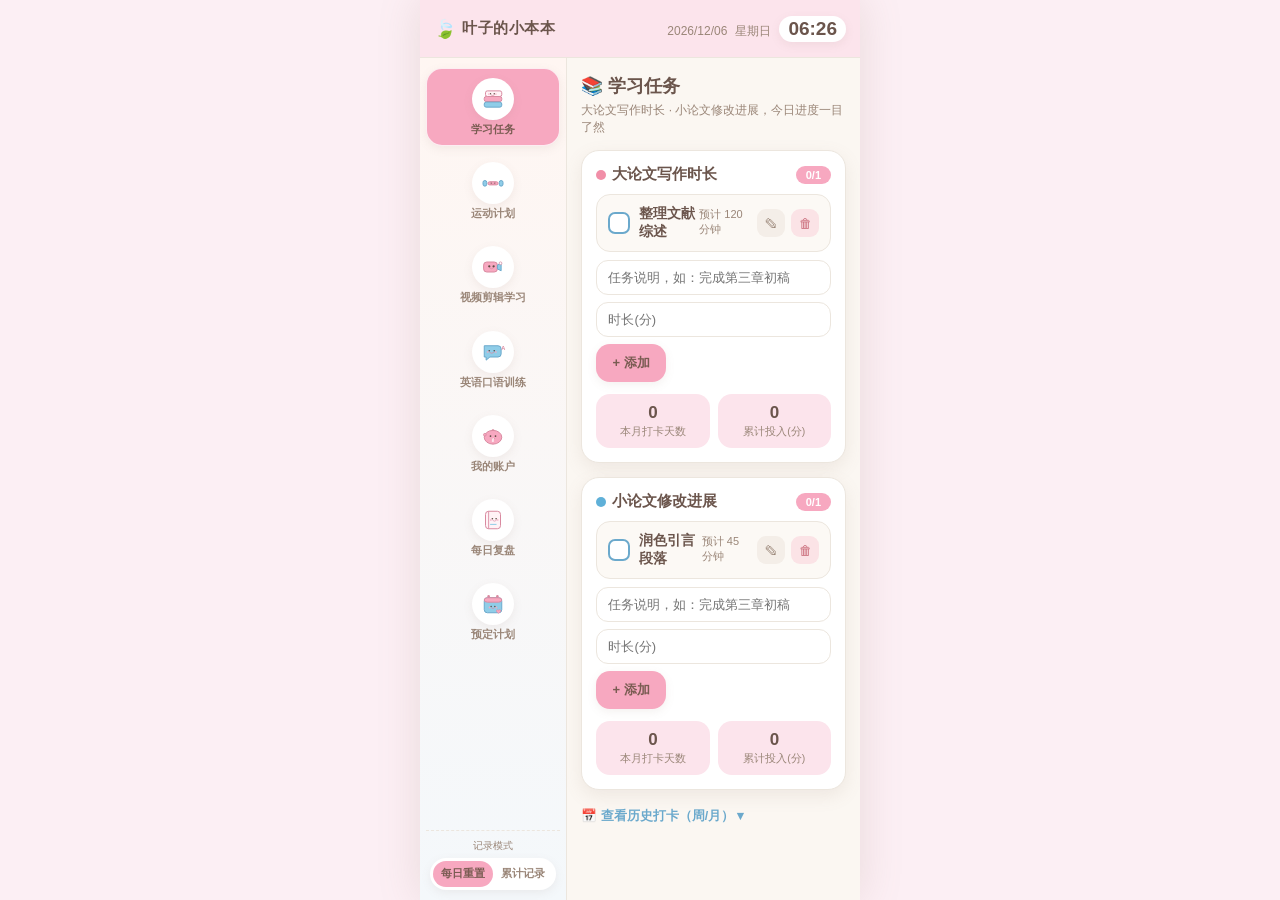
==== leaf-notebook.html @ 4d77258d "部署叶子的小本本到 GitHub Pages" ====
<!DOCTYPE html>
<html lang="zh-CN">
<head>
  <meta charset="UTF-8" />
  <meta name="viewport" content="width=device-width, initial-scale=1.0, maximum-scale=1.0, user-scalable=no, viewport-fit=cover" />
  <meta name="theme-color" content="#F7A8C0" />
  <title>叶子的小本本</title>
  <style>
/* ============ 叶子的小本本 · 马卡龙柔雾视觉系统 ============ */
:root{
  --pink:        #F7A8C0;   /* 可爱粉 */
  --pink-deep:   #F18FA8;
  --pink-line:   #D98AA0;
  --pink-soft:   #FCE4EC;   /* 浅粉底 */
  --blue:        #8FCDE8;   /* 可爱蓝 */
  --blue-deep:   #5FB0D8;
  --blue-line:   #6BA9CC;
  --blue-soft:   #E6F3FB;   /* 浅蓝底 */
  --cream:       #FBF7F2;   /* 米白色背景 */
  --cream-card:  #FFFFFF;
  --gray-line:   #ECE6DE;   /* 浅灰分割线 */
  --ink:         #6B554C;   /* 深灰棕色文字 */
  --ink-soft:    #9A8678;
  --grad:        var(--pink);
  --grad-soft:   var(--pink-soft);
  --shadow:      0 6px 18px rgba(150,120,110,.12);
  --shadow-sm:   0 3px 10px rgba(150,120,110,.10);
  --radius:      18px;
  --radius-sm:   12px;
  font-size: 15px;
}

*{ box-sizing:border-box; -webkit-tap-highlight-color:transparent; }
html,body{ margin:0; padding:0; height:100%; }
body{
  font-family:"PingFang SC","Hiragino Sans GB","Microsoft YaHei","Comic Sans MS",-apple-system,sans-serif;
  background: #FCEFF4;
  color:var(--ink);
  display:flex; justify-content:center;
}

/* 手机外框（桌面预览时居中像一台手机） */
.phone{
  width:100%; max-width:440px; height:100vh; min-height:100vh;
  background:var(--cream);
  display:flex; flex-direction:column;
  box-shadow:0 0 40px rgba(150,120,110,.18);
  position:relative; overflow:hidden;
}

/* ===== 顶部常驻栏 ===== */
.topbar{
  flex:0 0 auto; height:58px;
  display:flex; align-items:center; justify-content:space-between;
  padding:0 14px;
  background:var(--grad-soft);
  border-bottom:1px solid var(--gray-line);
  position:relative; z-index:30;
}
.brand{ display:flex; align-items:center; gap:6px; }
.brand-leaf{ font-size:18px; }
.brand-name{ font-weight:800; font-size:15px; letter-spacing:.5px; color:var(--ink); }
.clock{ display:flex; align-items:baseline; gap:8px; }
.clock-date{ font-size:12px; color:var(--ink-soft); }
.clock-week{ font-size:12px; color:var(--ink-soft); }
.clock-time{
  font-size:19px; font-weight:800; color:var(--ink);
  font-variant-numeric:tabular-nums;
  background:#fff; padding:2px 9px; border-radius:20px;
  box-shadow:var(--shadow-sm);
}

/* ===== 主体双栏 ===== */
.body{ flex:1 1 auto; display:flex; min-height:0; }

/* 左侧导航 1/3 */
.sidebar{
  width:33.5%; flex:0 0 33.5%;
  background:linear-gradient(180deg,#FFF6F2 0%, #F4F8FB 100%);
  border-right:1px solid var(--gray-line);
  display:flex; flex-direction:column;
  padding:10px 6px 8px;
}
.nav-list{ list-style:none; margin:0; padding:0; flex:1 1 auto; display:flex; flex-direction:column; gap:6px; }
.nav-item{
  display:flex; flex-direction:column; align-items:center; justify-content:center;
  gap:3px; padding:9px 2px; border-radius:16px;
  cursor:pointer; transition:.18s; text-align:center;
  border:1px solid transparent;
}
.nav-item:active{ transform:scale(.96); }
.nav-ico{
  width:42px; height:42px; border-radius:50%;
  display:flex; align-items:center; justify-content:center;
  background:#fff; box-shadow:var(--shadow-sm);
}
.nav-label{ font-size:11px; font-weight:700; color:var(--ink-soft); line-height:1.2; }
.nav-item.active{
  background:var(--grad);
  border-color:rgba(255,255,255,.8);
  box-shadow:var(--shadow-sm);
}
.nav-item.active .nav-label{ color:#7a5c52; }
.nav-item.active .nav-ico{ background:#fff; }

/* 模式切换 */
.mode-switch{ margin-top:8px; padding:8px 4px 2px; border-top:1px dashed var(--gray-line); }
.mode-title{ font-size:10px; color:var(--ink-soft); text-align:center; margin-bottom:5px; }
.mode-toggle{ display:flex; background:#fff; border-radius:20px; padding:3px; box-shadow:var(--shadow-sm); }
.mode-opt{
  flex:1; border:none; background:transparent; cursor:pointer;
  font-size:10.5px; font-weight:700; color:var(--ink-soft);
  padding:6px 2px; border-radius:16px; transition:.18s; font-family:inherit;
}
.mode-opt.active{ background:var(--grad); color:#7a5c52; }

/* ===== 右侧内容区 ===== */
.content{
  flex:1 1 auto; min-width:0;
  padding:14px 14px 28px;
  overflow-y:auto; -webkit-overflow-scrolling:touch;
  background:var(--cream);
}
.module-title{ font-size:18px; font-weight:800; margin:2px 0 4px; }
.module-sub{ font-size:12px; color:var(--ink-soft); margin:0 0 14px; }

/* 卡片 */
.card{
  background:var(--cream-card); border-radius:var(--radius);
  padding:14px; margin-bottom:14px; box-shadow:var(--shadow);
  border:1px solid var(--gray-line);
}
.card-h{ display:flex; align-items:center; justify-content:space-between; margin-bottom:10px; }
.card-h .t{ font-weight:800; font-size:15px; display:flex; align-items:center; gap:6px; }
.card-h .t .dot{ width:10px; height:10px; border-radius:50%; }
.dot-pink{ background:var(--pink-deep); }
.dot-blue{ background:var(--blue-deep); }

/* 进度 / 统计条 */
.rate-pill{
  font-size:11px; font-weight:800; color:#fff;
  background:var(--grad); padding:3px 10px; border-radius:20px;
}
.progress{ height:9px; background:#F1ECE6; border-radius:20px; overflow:hidden; margin:8px 0; }
.progress > i{ display:block; height:100%; background:var(--grad); border-radius:20px; transition:.4s; }
.stat-row{ display:flex; gap:8px; flex-wrap:wrap; }
.stat-chip{
  flex:1 1 30%; min-width:78px; background:var(--grad-soft);
  border-radius:14px; padding:9px 8px; text-align:center;
}
.stat-chip .n{ font-size:17px; font-weight:800; color:var(--ink); }
.stat-chip .l{ font-size:10.5px; color:var(--ink-soft); margin-top:2px; }

/* 任务条目 */
.item{
  display:flex; align-items:center; gap:9px;
  padding:10px 11px; border-radius:14px;
  background:#FCF9F5; border:1px solid var(--gray-line);
  margin-bottom:8px; transition:.15s;
}
.item:active{ transform:scale(.99); }
.item .check{
  width:22px; height:22px; flex:0 0 22px; border-radius:7px;
  border:2px solid var(--blue-line); background:#fff;
  display:flex; align-items:center; justify-content:center; cursor:pointer;
  transition:.15s;
}
.item.done .check{ background:var(--grad); border-color:transparent; }
.item .check svg{ width:13px; height:13px; opacity:0; transition:.15s; }
.item.done .check svg{ opacity:1; }
.item .body{ flex:1 1 auto; min-width:0; }
.item .name{ font-weight:700; font-size:14px; word-break:break-word; }
.item.done .name{ text-decoration:line-through; color:var(--ink-soft); }
.item .meta{ font-size:11px; color:var(--ink-soft); margin-top:2px; }
.item.done .meta{ text-decoration:line-through; opacity:.7; }
.item .ops{ display:flex; gap:6px; flex:0 0 auto; }
.icon-btn{
  border:none; background:#F4EEE8; color:var(--ink-soft);
  width:28px; height:28px; border-radius:9px; cursor:pointer; font-size:13px;
  display:flex; align-items:center; justify-content:center; transition:.15s;
}
.icon-btn:active{ transform:scale(.9); }
.icon-btn.danger{ background:#FBE3E6; color:#C96A78; }

/* 添加表单 */
.add-form{ display:flex; gap:7px; flex-wrap:wrap; margin-top:6px; }
.add-form input, .add-form select, .add-form textarea{
  font-family:inherit; font-size:13px; color:var(--ink);
  border:1.5px solid var(--gray-line); border-radius:12px;
  padding:9px 11px; background:#fff; outline:none; transition:.15s;
}
.add-form input:focus, .add-form select:focus, .add-form textarea:focus{
  border-color:var(--blue-deep); box-shadow:0 0 0 3px rgba(159,207,227,.25);
}
.add-form .f-name{ flex:1 1 100%; }
.add-form .f-num{ flex:1 1 40%; }
.add-form .f-sel{ flex:1 1 40%; }
.btn{
  border:none; cursor:pointer; font-family:inherit; font-weight:800;
  border-radius:14px; padding:10px 16px; font-size:13px; transition:.15s;
  background:var(--grad); color:#7a5c52; box-shadow:var(--shadow-sm);
}
.btn:active{ transform:scale(.96); }
.btn.ghost{ background:#fff; color:var(--ink-soft); border:1.5px solid var(--gray-line); box-shadow:none; }
.btn.block{ width:100%; }

/* 标签筛选 */
.tags{ display:flex; gap:7px; flex-wrap:wrap; margin-bottom:12px; }
.tag{
  font-size:12px; font-weight:700; padding:6px 13px; border-radius:20px;
  background:#fff; color:var(--ink-soft); border:1.5px solid var(--gray-line); cursor:pointer; transition:.15s;
}
.tag.active{ background:var(--blue-deep); color:#fff; border-color:transparent; }

/* 视频卡片 */
.video-card{
  display:flex; gap:11px; background:#FCF9F5; border:1px solid var(--gray-line);
  border-radius:14px; padding:10px; margin-bottom:10px; align-items:stretch;
}
.thumb{
  width:84px; flex:0 0 84px; border-radius:11px; position:relative; overflow:hidden;
  display:flex; align-items:center; justify-content:center; color:#fff; font-size:26px;
}
.thumb .play{ position:absolute; right:6px; bottom:6px; background:rgba(0,0,0,.35); border-radius:50%; width:22px; height:22px; display:flex; align-items:center; justify-content:center; font-size:10px; }
.video-card .v-body{ flex:1 1 auto; min-width:0; display:flex; flex-direction:column; }
.video-card .v-title{ font-weight:800; font-size:13.5px; line-height:1.3; }
.video-card .v-tag{ font-size:10.5px; color:var(--blue-line); margin-top:3px; }
.video-card .v-foot{ margin-top:auto; display:flex; align-items:center; justify-content:space-between; }
.heat{ font-size:11px; color:var(--ink-soft); }
.learn-badge{
  font-size:11px; font-weight:800; color:#7a5c52; background:var(--grad);
  padding:4px 10px; border-radius:20px; cursor:pointer; border:none;
}
.learn-badge.on{ background:#E7DEDD; color:var(--ink-soft); }

/* 口语 */
.dialogue{ background:var(--blue-soft); border-radius:14px; padding:12px; margin-bottom:12px; }
.dialogue .scene{ font-size:11px; font-weight:800; color:var(--blue-line); margin-bottom:6px; }
.line{ padding:7px 0; border-bottom:1px dashed var(--gray-line); }
.line:last-child{ border-bottom:none; }
.line .en{ font-weight:700; font-size:14px; }
.line .cn{ font-size:12px; color:var(--ink-soft); margin-top:2px; }
.vocab{ background:#fff; border-radius:12px; padding:10px 12px; margin-top:8px; font-size:12px; }
.vocab b{ color:var(--pink-line); }
.scores{ display:flex; gap:8px; flex-wrap:wrap; margin:12px 0; }
.score-box{ flex:1 1 28%; min-width:80px; background:#fff; border:1.5px solid var(--gray-line); border-radius:14px; padding:9px; text-align:center; }
.score-box .sl{ font-size:11px; color:var(--ink-soft); }
.score-box input{ width:54px; text-align:center; font-size:18px; font-weight:800; border:none; border-bottom:2px dashed var(--blue-line); background:transparent; color:var(--ink); outline:none; }

/* 账户 */
.amount-big{ font-size:26px; font-weight:800; color:var(--ink); }
.amount-big small{ font-size:14px; font-weight:700; }
.seg{ display:flex; gap:6px; margin:8px 0 12px; flex-wrap:wrap; }
.seg button{
  flex:1 1 auto; min-width:54px; border:1.5px solid var(--gray-line); background:#fff;
  border-radius:12px; padding:8px 4px; font-size:12px; font-weight:700; color:var(--ink-soft); cursor:pointer; font-family:inherit; transition:.15s;
}
.seg button.active{ background:var(--grad); color:#7a5c52; border-color:transparent; }
.cat-pick{ display:flex; gap:6px; flex-wrap:wrap; }
.cat{
  flex:1 1 22%; min-width:62px; text-align:center; padding:9px 4px; border-radius:12px;
  border:1.5px solid var(--gray-line); background:#fff; cursor:pointer; font-size:12px; font-weight:700; color:var(--ink-soft); transition:.15s;
}
.cat.active{ color:#7a5c52; border-color:transparent; }
.cat.c1.active{ background:#FADADD; } .cat.c2.active{ background:#CDE7F0; }
.cat.c3.active{ background:#FCEFD6; } .cat.c4.active{ background:#DDEFD8; }
.donut-wrap{ display:flex; align-items:center; gap:14px; margin-top:8px; }
.donut{ width:96px; height:96px; border-radius:50%; flex:0 0 96px; position:relative; }
.donut::after{ content:""; position:absolute; inset:22px; background:#fff; border-radius:50%; }
.legend{ flex:1 1 auto; display:flex; flex-direction:column; gap:5px; font-size:12px; }
.legend .lg{ display:flex; align-items:center; gap:6px; }
.legend .sw{ width:11px; height:11px; border-radius:4px; }
.legend .lv{ margin-left:auto; font-weight:800; color:var(--ink); }

/* 复盘 */
.mood-row{ display:flex; gap:8px; flex-wrap:wrap; margin-bottom:10px; }
.mood{
  display:flex; flex-direction:column; align-items:center; gap:3px;
  padding:9px 6px; border-radius:14px; border:1.5px solid var(--gray-line);
  background:#fff; cursor:pointer; width:60px; transition:.15s; font-size:11px; color:var(--ink-soft);
}
.mood .em{ font-size:22px; }
.mood.active{ background:var(--grad); color:#7a5c52; border-color:transparent; }
.sync-list .item{ background:#FCF9F5; }
.history-day{ font-size:12px; font-weight:800; color:var(--ink-soft); margin:12px 0 6px; }
textarea.note{ width:100%; min-height:74px; resize:vertical; }

/* 空状态 */
.empty{ text-align:center; color:var(--ink-soft); font-size:13px; padding:22px 10px; }
.empty .em{ font-size:30px; display:block; margin-bottom:6px; }

/* 历史面板（抽屉式折叠） */
.history-panel{ display:none; margin-top:6px; }
.history-panel.open{ display:block; }

/* 全局今日提醒横幅 */
.reminder-banner{
  background:var(--pink); color:#fff; border-radius:16px;
  padding:11px 14px; margin-bottom:14px; font-weight:800; font-size:13.5px;
  box-shadow:var(--shadow-sm); display:flex; align-items:center; gap:6px;
  animation:pop .3s ease;
}
.reminder-banner .bell{ font-size:17px; }
@keyframes pop{ from{ transform:scale(.96); opacity:.6 } to{ transform:scale(1); opacity:1 } }
.link-btn{ background:none; border:none; color:var(--blue-line); font-weight:700; font-size:12.5px; cursor:pointer; font-family:inherit; padding:4px 0; }

/* 提示气泡 */
.toast{
  position:fixed; left:50%; bottom:80px; transform:translateX(-50%) translateY(10px);
  background:rgba(107,85,76,.92); color:#fff; padding:9px 18px; border-radius:20px;
  font-size:13px; font-weight:700; opacity:0; pointer-events:none; transition:.25s; z-index:99;
}
.toast.show{ opacity:1; transform:translateX(-50%) translateY(0); }

/* 滚动条美化 */
.content::-webkit-scrollbar{ width:6px; }
.content::-webkit-scrollbar-thumb{ background:#E2D8CE; border-radius:6px; }

/* 小屏自适应：导航标签更紧凑 */
@media (max-width:360px){
  .nav-label{ font-size:10px; }
  .nav-ico{ width:38px; height:38px; }
  .clock-date{ display:none; }
}

</style>
<meta name="apple-mobile-web-app-capable" content="yes">
<meta name="mobile-web-app-capable" content="yes">
<meta name="apple-mobile-web-app-status-bar-style" content="default">
<meta name="apple-mobile-web-app-title" content="叶子的小本本">
<link rel="manifest" href="data:application/manifest+json,%7B%22name%22%3A%22%E5%8F%B6%E5%AD%90%E7%9A%84%E5%B0%8F%E6%9C%AC%E6%9C%AC%22%2C%22short_name%22%3A%22%E5%8F%B6%E5%AD%90%E6%9C%AC%E6%9C%AC%22%2C%22display%22%3A%22standalone%22%2C%22orientation%22%3A%22portrait%22%2C%22background_color%22%3A%22%23FBF7F2%22%2C%22theme_color%22%3A%22%23F7A8C0%22%2C%22start_url%22%3A%22.%22%2C%22icons%22%3A%5B%7B%22src%22%3A%22data%3Aimage%2Fsvg%2Bxml%2C%253Csvg%2520xmlns%253D'http%253A%252F%252Fwww.w3.org%252F2000%252Fsvg'%2520width%253D'512'%2520height%253D'512'%253E%253Cdefs%253E%253ClinearGradient%2520id%253D'g'%2520x1%253D'0'%2520y1%253D'0'%2520x2%253D'1'%2520y2%253D'1'%253E%253Cstop%2520offset%253D'0'%2520stop-color%253D'%2523F7A8C0'%252F%253E%253Cstop%2520offset%253D'1'%2520stop-color%253D'%25238FCDE8'%252F%253E%253C%252FlinearGradient%253E%253C%252Fdefs%253E%253Crect%2520width%253D'512'%2520height%253D'512'%2520rx%253D'112'%2520fill%253D'url(%2523g)'%252F%253E%253Ctext%2520x%253D'256'%2520y%253D'340'%2520font-size%253D'300'%2520text-anchor%253D'middle'%253E%25F0%259F%258D%2583%253C%252Ftext%253E%253C%252Fsvg%253E%22%2C%22sizes%22%3A%22512x512%22%2C%22type%22%3A%22image%2Fsvg%2Bxml%22%2C%22purpose%22%3A%22any%22%7D%5D%7D">
<link rel="apple-touch-icon" href="data:image/svg+xml,%3Csvg%20xmlns%3D'http%3A%2F%2Fwww.w3.org%2F2000%2Fsvg'%20width%3D'512'%20height%3D'512'%3E%3Cdefs%3E%3ClinearGradient%20id%3D'g'%20x1%3D'0'%20y1%3D'0'%20x2%3D'1'%20y2%3D'1'%3E%3Cstop%20offset%3D'0'%20stop-color%3D'%23F7A8C0'%2F%3E%3Cstop%20offset%3D'1'%20stop-color%3D'%238FCDE8'%2F%3E%3C%2FlinearGradient%3E%3C%2Fdefs%3E%3Crect%20width%3D'512'%20height%3D'512'%20rx%3D'112'%20fill%3D'url(%23g)'%2F%3E%3Ctext%20x%3D'256'%20y%3D'340'%20font-size%3D'300'%20text-anchor%3D'middle'%3E%F0%9F%8D%83%3C%2Ftext%3E%3C%2Fsvg%3E">
</head>
<body>
  <div class="phone">
    <!-- 顶部常驻栏：日期 / 星期 / 时间 -->
    <header class="topbar" id="topbar">
      <div class="brand">
        <span class="brand-leaf">🍃</span>
        <span class="brand-name">叶子的小本本</span>
      </div>
      <div class="clock" id="clock">
        <span class="clock-date" id="clockDate">----/--/--</span>
        <span class="clock-week" id="clockWeek">星期-</span>
        <span class="clock-time" id="clockTime">--:--</span>
      </div>
    </header>

    <div class="body">
      <!-- 左侧导航 -->
      <nav class="sidebar" id="sidebar">
        <ul class="nav-list" id="navList">
          <li class="nav-item" data-nav="learning">
            <span class="nav-ico" aria-hidden="true">
              <svg viewBox="0 0 48 48" width="30" height="30">
                <rect x="10" y="20" width="28" height="8" rx="3" fill="#F7A8C0" stroke="#D98AA0" stroke-width="1.6"/>
                <rect x="10" y="29" width="28" height="8" rx="3" fill="#8FCDE8" stroke="#6BA9CC" stroke-width="1.6"/>
                <rect x="12" y="11" width="26" height="9" rx="3" fill="#FFF3F6" stroke="#D98AA0" stroke-width="1.6"/>
                <circle cx="20" cy="15.5" r="1.1" fill="#5C4A42"/><circle cx="26" cy="15.5" r="1.1" fill="#5C4A42"/>
                <path d="M21 17.6q2.5 2 5 0" stroke="#D98AA0" stroke-width="1.2" fill="none" stroke-linecap="round"/>
                <circle cx="17.4" cy="16" r="1.4" fill="#F7A8C0" opacity=".7"/><circle cx="28.6" cy="16" r="1.4" fill="#F7A8C0" opacity=".7"/>
              </svg>
            </span>
            <span class="nav-label">学习任务</span>
          </li>
          <li class="nav-item" data-nav="exercise">
            <span class="nav-ico" aria-hidden="true">
              <svg viewBox="0 0 48 48" width="30" height="30">
                <rect x="8" y="20" width="6" height="9" rx="3" fill="#8FCDE8" stroke="#6BA9CC" stroke-width="1.6"/>
                <rect x="34" y="20" width="6" height="9" rx="3" fill="#8FCDE8" stroke="#6BA9CC" stroke-width="1.6"/>
                <rect x="16" y="22" width="16" height="5" rx="2.5" fill="#F7A8C0" stroke="#D98AA0" stroke-width="1.6"/>
                <circle cx="21" cy="24.3" r="1" fill="#5C4A42"/><circle cx="27" cy="24.3" r="1" fill="#5C4A42"/>
                <path d="M22.5 25.6q1.5 1.2 3 0" stroke="#D98AA0" stroke-width="1" fill="none" stroke-linecap="round"/>
                <circle cx="19" cy="24.7" r="1.3" fill="#F7A8C0" opacity=".7"/><circle cx="29" cy="24.7" r="1.3" fill="#F7A8C0" opacity=".7"/>
              </svg>
            </span>
            <span class="nav-label">运动计划</span>
          </li>
          <li class="nav-item" data-nav="video">
            <span class="nav-ico" aria-hidden="true">
              <svg viewBox="0 0 48 48" width="30" height="30">
                <rect x="9" y="16" width="22" height="16" rx="5" fill="#F7A8C0" stroke="#D98AA0" stroke-width="1.6"/>
                <path d="M31 21l6-3v12l-6-3z" fill="#8FCDE8" stroke="#6BA9CC" stroke-width="1.6" stroke-linejoin="round"/>
                <circle cx="18" cy="23" r="1.8" fill="#5C4A42"/><circle cx="25" cy="23" r="1.8" fill="#5C4A42"/>
                <path d="M19 26q2.5 2 5 0" stroke="#D98AA0" stroke-width="1.1" fill="none" stroke-linecap="round"/>
                <circle cx="15.5" cy="25" r="1.6" fill="#F7A8C0" opacity=".8"/><circle cx="27.5" cy="25" r="1.6" fill="#F7A8C0" opacity=".8"/>
                <circle cx="36" cy="18" r="2.2" fill="#fff" stroke="#D98AA0" stroke-width="1.2"/>
              </svg>
            </span>
            <span class="nav-label">视频剪辑学习</span>
          </li>
          <li class="nav-item" data-nav="english">
            <span class="nav-ico" aria-hidden="true">
              <svg viewBox="0 0 48 48" width="30" height="30">
                <path d="M10 14h22a5 5 0 0 1 5 5v8a5 5 0 0 1-5 5H19l-6 5v-5h-3z" fill="#8FCDE8" stroke="#6BA9CC" stroke-width="1.6" stroke-linejoin="round"/>
                <circle cx="18" cy="22" r="1.3" fill="#5C4A42"/><circle cx="26" cy="22" r="1.3" fill="#5C4A42"/>
                <path d="M19 25q3 2.5 6 0" stroke="#D98AA0" stroke-width="1.2" fill="none" stroke-linecap="round"/>
                <circle cx="15.5" cy="24" r="1.6" fill="#F7A8C0" opacity=".7"/><circle cx="28.5" cy="24" r="1.6" fill="#F7A8C0" opacity=".7"/>
                <text x="37" y="20" font-size="9" font-weight="800" fill="#D98AA0">A</text>
              </svg>
            </span>
            <span class="nav-label">英语口语训练</span>
          </li>
          <li class="nav-item" data-nav="account">
            <span class="nav-ico" aria-hidden="true">
              <svg viewBox="0 0 48 48" width="30" height="30">
                <ellipse cx="24" cy="26" rx="14" ry="11" fill="#F7A8C0" stroke="#D98AA0" stroke-width="1.6"/>
                <circle cx="11" cy="22" r="2.2" fill="#F7A8C0" stroke="#D98AA0" stroke-width="1.3"/>
                <circle cx="20" cy="24" r="1.4" fill="#5C4A42"/><circle cx="28" cy="24" r="1.4" fill="#5C4A42"/>
                <path d="M21 28q3 2.5 6 0" stroke="#D98AA0" stroke-width="1.2" fill="none" stroke-linecap="round"/>
                <circle cx="16" cy="27" r="2" fill="#F7A8C0" opacity=".85"/><circle cx="32" cy="27" r="2" fill="#F7A8C0" opacity=".85"/>
                <rect x="22" y="13" width="4" height="3" rx="1.5" fill="#D98AA0"/>
                <text x="24" y="33" font-size="8" font-weight="800" fill="#fff" text-anchor="middle">¥</text>
              </svg>
            </span>
            <span class="nav-label">我的账户</span>
          </li>
          <li class="nav-item" data-nav="review">
            <span class="nav-ico" aria-hidden="true">
              <svg viewBox="0 0 48 48" width="30" height="30">
                <rect x="12" y="10" width="24" height="28" rx="5" fill="#FFF3F6" stroke="#D98AA0" stroke-width="1.6"/>
                <path d="M17 10v28" stroke="#D98AA0" stroke-width="1.4"/>
                <circle cx="23" cy="22" r="1.3" fill="#5C4A42"/><circle cx="29" cy="22" r="1.3" fill="#5C4A42"/>
                <path d="M24 25q2.5 2 5 0" stroke="#D98AA0" stroke-width="1.1" fill="none" stroke-linecap="round"/>
                <circle cx="20.5" cy="24" r="1.5" fill="#F7A8C0" opacity=".7"/><circle cx="31.5" cy="24" r="1.5" fill="#F7A8C0" opacity=".7"/>
                <path d="M20 31h9" stroke="#8FCDE8" stroke-width="1.6" stroke-linecap="round"/>
              </svg>
            </span>
            <span class="nav-label">每日复盘</span>
          </li>
          <li class="nav-item" data-nav="plans">
            <span class="nav-ico" aria-hidden="true">
              <svg viewBox="0 0 48 48" width="30" height="30">
                <rect x="10" y="14" width="28" height="24" rx="5" fill="#8FCDE8" stroke="#6BA9CC" stroke-width="1.6"/>
                <rect x="10" y="14" width="28" height="7" rx="5" fill="#F7A8C0" stroke="#D98AA0" stroke-width="1.6"/>
                <circle cx="17" cy="11.5" r="2" fill="#D98AA0"/><circle cx="31" cy="11.5" r="2" fill="#D98AA0"/>
                <circle cx="21" cy="28" r="1.2" fill="#5C4A42"/><circle cx="27" cy="28" r="1.2" fill="#5C4A42"/>
                <path d="M22 30.5q2.5 2 4 0" stroke="#D98AA0" stroke-width="1.1" fill="none" stroke-linecap="round"/>
                <circle cx="18.5" cy="29.5" r="1.5" fill="#F7A8C0" opacity=".85"/><circle cx="29.5" cy="29.5" r="1.5" fill="#F7A8C0" opacity=".85"/>
                <path d="M33 34c-1.2-1.8-3.6-.6-3.6 1.2 0 1.8 3.6 3.6 3.6 3.6s3.6-1.8 3.6-3.6c0-1.8-2.4-3-3.6-1.2z" fill="#F7A8C0" stroke="#D98AA0" stroke-width="1"/>
              </svg>
            </span>
            <span class="nav-label">预定计划</span>
          </li>
        </ul>

        <!-- 全局记录模式切换 -->
        <div class="mode-switch" id="modeSwitch">
          <div class="mode-title">记录模式</div>
          <div class="mode-toggle">
            <button class="mode-opt" data-mode="daily">每日重置</button>
            <button class="mode-opt" data-mode="cumulative">累计记录</button>
          </div>
        </div>
      </nav>

      <!-- 右侧内容区 -->
      <main class="content" id="content"></main>
    </div>
  </div>

  <script>
/* ===================================================================
   叶子的小本本 · 移动端工作台  (原生 JS / 本地存储 / 零依赖)
   =================================================================== */
(function () {
  "use strict";

  /* ---------------- 常量 ---------------- */
  const STORE_KEY = "yezi_notebook_v1";
  const EXPENSE_CATS = [
    { key: "服饰", emoji: "👗", color: "#FADADD" },
    { key: "饮食", emoji: "🍰", color: "#CDE7F0" },
    { key: "护肤", emoji: "🧴", color: "#FCEFD6" },
    { key: "健康", emoji: "💊", color: "#DDEFD8" },
  ];
  const VIDEO_TAGS = ["拍摄技巧", "剪辑操作", "特效转场", "调色思路"];
  const VIDEO_LIB = [
    { id: "v1", title: "日常vlog拍摄：手机稳定运镜5招", tag: "拍摄技巧", emoji: "📷", color: "#CDE7F0", heat: "12.3w" },
    { id: "v2", title: "手机vlog怎么拍才有电影感", tag: "拍摄技巧", emoji: "🎬", color: "#FADADD", heat: "9.8w" },
    { id: "v3", title: "剪映零基础：vlog粗剪全流程", tag: "剪辑操作", emoji: "✂️", color: "#CDE7F0", heat: "15.1w" },
    { id: "v4", title: "自动踩点卡点剪辑教程", tag: "剪辑操作", emoji: "🎵", color: "#FADADD", heat: "8.4w" },
    { id: "v5", title: "6种高级转场，让视频丝滑", tag: "特效转场", emoji: "🌟", color: "#FCEFD6", heat: "11.2w" },
    { id: "v6", title: "遮罩转场怎么做", tag: "特效转场", emoji: "🔆", color: "#FADADD", heat: "6.7w" },
    { id: "v7", title: "手机调色：小清新滤镜参数", tag: "调色思路", emoji: "🎨", color: "#DDEFD8", heat: "13.5w" },
    { id: "v8", title: "电影感调色思路分享", tag: "调色思路", emoji: "🖼️", color: "#CDE7F0", heat: "7.9w" },
    { id: "v9", title: "vlog字幕排版与花字教程", tag: "剪辑操作", emoji: "🅰️", color: "#FCEFD6", heat: "5.6w" },
    { id: "v10", title: "第一人称vlog拍摄机位", tag: "拍摄技巧", emoji: "🤳", color: "#FADADD", heat: "10.2w" },
    { id: "v11", title: "转场+调色组合案例", tag: "特效转场", emoji: "💫", color: "#DDEFD8", heat: "4.9w" },
    { id: "v12", title: "氛围感vlog调色预设", tag: "调色思路", emoji: "🌈", color: "#FADADD", heat: "9.1w" },
  ];
  const ENGLISH_LIB = [
    { id: "e1", scene: "便利店购物 · 基础", lines: [
        { en: "Can I get a bottle of water, please?", cn: "请给我一瓶水，谢谢。" },
        { en: "Sure, that'll be three yuan.", cn: "好的，三块钱。" }],
      vocab: [{ w: "bottle", m: "瓶子" }, { w: "yuan", m: "元" }] },
    { id: "e2", scene: "咖啡店点餐 · 基础", lines: [
        { en: "I'd like a latte, please.", cn: "我要一杯拿铁，谢谢。" },
        { en: "For here or to go?", cn: "堂食还是外带？" }],
      vocab: [{ w: "latte", m: "拿铁" }, { w: "to go", m: "外带" }] },
    { id: "e3", scene: "公交问路 · 基础", lines: [
        { en: "Which bus goes to the station?", cn: "哪路公交去车站？" },
        { en: "Take the No.5 bus.", cn: "坐5路公交。" }],
      vocab: [{ w: "station", m: "车站" }, { w: "bus", m: "公交" }] },
    { id: "e4", scene: "朋友打招呼 · 基础", lines: [
        { en: "Hi, long time no see!", cn: "嗨，好久不见！" },
        { en: "Yeah, how have you been?", cn: "是啊，你最近好吗？" }],
      vocab: [{ w: "long time no see", m: "好久不见" }, { w: "been", m: "（状态）" }] },
    { id: "e5", scene: "试衣间 · 进阶", lines: [
        { en: "Can I try this on?", cn: "我能试穿这件吗？" },
        { en: "Of course, the fitting room is over there.", cn: "当然，试衣间在那边。" }],
      vocab: [{ w: "try on", m: "试穿" }, { w: "fitting room", m: "试衣间" }] },
    { id: "e6", scene: "餐厅预订 · 进阶", lines: [
        { en: "I'd like to book a table for two at seven.", cn: "我想订一张七点的两人桌。" },
        { en: "Sure, may I have your name?", cn: "好的，请问您贵姓？" }],
      vocab: [{ w: "book a table", m: "订位" }, { w: "reservation", m: "预订" }] },
    { id: "e7", scene: "打车出行 · 进阶", lines: [
        { en: "Please drop me off at the museum.", cn: "请在博物馆让我下车。" },
        { en: "Sure, it'll take about fifteen minutes.", cn: "好的，大概十五分钟。" }],
      vocab: [{ w: "drop off", m: "让…下车" }, { w: "museum", m: "博物馆" }] },
    { id: "e8", scene: "下班邀约 · 进阶", lines: [
        { en: "Would you like to grab a coffee after work?", cn: "下班后喝杯咖啡吗？" },
        { en: "I'd love to!", cn: "我很乐意！" }],
      vocab: [{ w: "grab a coffee", m: "喝杯咖啡" }, { w: "after work", m: "下班后" }] },
    { id: "e9", scene: "商场退货 · 长对话", lines: [
        { en: "I'd like to return this shirt.", cn: "我想退这件衬衫。" },
        { en: "Do you have the receipt?", cn: "请问有收据吗？" },
        { en: "Yes, here you are.", cn: "有，给您。" },
        { en: "No problem, I'll process the refund.", cn: "没问题，我帮您办理退款。" }],
      vocab: [{ w: "return", m: "退货" }, { w: "receipt", m: "收据" }, { w: "refund", m: "退款" }] },
    { id: "e10", scene: "聚会闲聊 · 长对话", lines: [
        { en: "This party is so much fun!", cn: "这个派对太好玩了！" },
        { en: "Totally. How do you know the host?", cn: "是啊，你怎么认识主人的？" },
        { en: "We used to be classmates.", cn: "我们以前是同学。" },
        { en: "Small world!", cn: "世界真小！" }],
      vocab: [{ w: "host", m: "主人" }, { w: "classmate", m: "同学" }, { w: "small world", m: "世界真小" }] },
  ];

  /* ---------------- 默认（含示例）数据 ---------------- */
  function defaultData() {
    return {
      settings: { mode: "daily", lastVisit: todayKey() },
      learning: {
        templates: {
          big: [{ id: uid(), name: "整理文献综述", est: 120, done: false }],
          small: [{ id: uid(), name: "润色引言段落", est: 45, done: false }],
        },
        days: {},
      },
      exercise: {
        templates: [{ id: uid(), name: "晨间慢跑", target: 30, count: 1, done: false }],
        days: {},
      },
      video: { learned: {} },
      english: { days: {}, lastScore: { acc: 80, fl: 80, cmp: 80 } },
      account: { deposits: [], expenses: {} },
      review: { days: {} },
      plans: { items: [] },
    };
  }

  /* ---------------- 存储 ---------------- */
  let data = null;
  function load() {
    try {
      const raw = localStorage.getItem(STORE_KEY);
      if (raw) {
        data = JSON.parse(raw);
        data = deepMerge(defaultData(), data);
      } else data = defaultData();
    } catch (e) { data = defaultData(); }
    rolloverCheck();
    save();
  }
  function save() {
    try { localStorage.setItem(STORE_KEY, JSON.stringify(data)); } catch (e) {}
  }
  function rolloverCheck() {
    const t = todayKey();
    if (data.settings.lastVisit !== t) {
      if (data.settings.mode === "daily") {
        // 新的一天：当日数据已在 days 中按日期归档，无需额外操作
        setTimeout(() => toast("🌿 新的一天，当日任务已重置~"), 600);
      }
      data.settings.lastVisit = t;
    }
  }
  function deepMerge(base, over) {
    if (Array.isArray(base)) return Array.isArray(over) ? over : base;
    if (base && typeof base === "object") {
      const out = {};
      for (const k in base) out[k] = (over && k in over) ? deepMerge(base[k], over[k]) : base[k];
      return out;
    }
    return over === undefined ? base : over;
  }

  /* ---------------- 工具 ---------------- */
  function uid() { return "id" + Math.random().toString(36).slice(2, 9); }
  function $(s, r) { return (r || document).querySelector(s); }
  function ymd(d) {
    const y = d.getFullYear(), m = String(d.getMonth() + 1).padStart(2, "0"), day = String(d.getDate()).padStart(2, "0");
    return `${y}-${m}-${day}`;
  }
  function todayKey(d) { return ymd(d || new Date()); }
  function parseKey(k) { const [y, m, d] = k.split("-").map(Number); return new Date(y, m - 1, d); }
  function weekdayCn(d) { return "星期" + ["日", "一", "二", "三", "四", "五", "六"][d.getDay()]; }
  function addDays(d, n) { const x = new Date(d); x.setDate(x.getDate() + n); return x; }
  function daysInMonth(y, m) { return new Date(y, m, 0).getDate(); }
  function monthKeyList(y, m) { const n = daysInMonth(y, m); const a = []; for (let i = 1; i <= n; i++) a.push(`${y}-${String(m).padStart(2, "0")}-${String(i).padStart(2, "0")}`); return a; }
  function weekKeyList(ref) { const a = []; for (let i = 6; i >= 0; i--) a.push(todayKey(addDays(ref || new Date(), -i))); return a; }
  function dateDiff(a, b) { return Math.round((parseKey(b) - parseKey(a)) / 86400000); }
  function esc(s) { return String(s == null ? "" : s).replace(/[&<>"']/g, c => ({ "&": "&amp;", "<": "&lt;", ">": "&gt;", '"': "&quot;", "'": "&#39;" }[c])); }
  function num(v) { const n = parseFloat(v); return isNaN(n) ? 0 : n; }
  function money(n) { return (Math.round(n * 100) / 100).toLocaleString("zh-CN"); }
  function hash(str) { let h = 0; for (let i = 0; i < str.length; i++) h = (h * 31 + str.charCodeAt(i)) >>> 0; return h; }

  /* ---------------- 提示 ---------------- */
  let toastTimer = null;
  function toast(msg) {
    let el = $("#toast");
    if (!el) { el = document.createElement("div"); el.id = "toast"; el.className = "toast"; document.body.appendChild(el); }
    el.textContent = msg; el.classList.add("show");
    clearTimeout(toastTimer); toastTimer = setTimeout(() => el.classList.remove("show"), 1800);
  }

  /* ---------------- UI 状态 ---------------- */
  const UI = {
    module: "learning",
    videoFilter: "全部",
    learnHist: false, exerHist: false, accCat: "全部", accRange: "month",
    accStart: "", accEnd: "",
    reviewView: null, // 查看历史的日期
  };

  /* ---------------- 打卡核心 ---------------- */
  function ensureDay(kind) {
    const t = todayKey();
    if (!data[kind].days[t]) {
      if (kind === "learning") data[kind].days[t] = { big: [], small: [] };
      else data[kind].days[t] = [];
    }
    return data[kind].days[t];
  }
  // 学习任务
  function learnDone(sub, id) {
    if (data.settings.mode === "daily") return (data.learning.days[todayKey()]?.[sub] || []).includes(id);
    return !!data.learning.templates[sub].find(t => t.id === id)?.done;
  }
  function toggleLearn(sub, id) {
    const tpl = data.learning.templates[sub].find(t => t.id === id);
    if (!tpl) return;
    if (data.settings.mode === "daily") {
      const arr = ensureDay("learning")[sub];
      const i = arr.indexOf(id);
      if (i >= 0) arr.splice(i, 1); else arr.push(id);
    } else {
      tpl.done = !tpl.done;
      const arr = ensureDay("learning")[sub];
      const i = arr.indexOf(id);
      if (tpl.done && i < 0) arr.push(id);
      else if (!tpl.done && i >= 0) arr.splice(i, 1);
    }
    save(); render();
  }
  // 运动
  function exerDone(id) {
    if (data.settings.mode === "daily") return (data.exercise.days[todayKey()] || []).includes(id);
    return !!data.exercise.templates.find(t => t.id === id)?.done;
  }
  function toggleExer(id) {
    const tpl = data.exercise.templates.find(t => t.id === id);
    if (!tpl) return;
    if (data.settings.mode === "daily") {
      const arr = ensureDay("exercise"); const i = arr.indexOf(id);
      if (i >= 0) arr.splice(i, 1); else arr.push(id);
    } else {
      tpl.done = !tpl.done;
      const arr = ensureDay("exercise"); const i = arr.indexOf(id);
      if (tpl.done && i < 0) arr.push(id); else if (!tpl.done && i >= 0) arr.splice(i, 1);
    }
    save(); render();
  }

  /* ===================================================================
     渲染入口
     =================================================================== */
  const content = $("#content");
  function render() {
    // 导航高亮
    document.querySelectorAll(".nav-item").forEach(n => n.classList.toggle("active", n.dataset.nav === UI.module));
    // 模式按钮
    document.querySelectorAll(".mode-opt").forEach(b => b.classList.toggle("active", b.dataset.mode === data.settings.mode));
    // 内容（顶部拼接今日提醒横幅）
    const map = { learning: renderLearning, exercise: renderExercise, video: renderVideo, english: renderEnglish, account: renderAccount, review: renderReview, plans: renderPlans };
    const html = (map[UI.module] || renderLearning)();
    content.innerHTML = reminderBanner() + html;
  }

  /* 全局今日提醒横幅：当日有预定计划未完成时展示 */
  function reminderBanner() {
    const t = todayKey();
    const due = (data.plans.items || []).filter(p => p.date === t && !p.done);
    if (!due.length) return "";
    return `<div class="reminder-banner"><span class="bell">🔔</span>今日有 ${due.length} 件预定计划，记得完成哦~</div>`;
  }

  /* ---------- 通用片段 ---------- */
  function checkSvg() { return '<svg viewBox="0 0 24 24"><path d="M5 12l5 5L19 7" fill="none" stroke="#fff" stroke-width="3" stroke-linecap="round" stroke-linejoin="round"/></svg>'; }
  function ratePill(done, total) { return `<span class="rate-pill">${done}/${total}</span>`; }

  /* ===================================================================
     1. 学习任务
     =================================================================== */
  function renderLearning() {
    const t = todayKey();
    const mode = data.settings.mode;
    return `
      <div class="module-title">📚 学习任务</div>
      <div class="module-sub">大论文写作时长 · 小论文修改进展，今日进度一目了然</div>
      ${learnBoard("big", "大论文写作时长", "dot-pink")}
      ${learnBoard("small", "小论文修改进展", "dot-blue")}
      <button class="link-btn" data-action="hist-learning">${UI.learnHist ? "收起历史 ▲" : "📅 查看历史打卡（周/月）▼"}</button>
      <div class="history-panel ${UI.learnHist ? "open" : ""}">${learnHistory()}</div>
    `;
  }
  function learnBoard(sub, title, dot) {
    const tpls = data.learning.templates[sub];
    const done = tpls.filter(x => learnDone(sub, x.id)).length;
    const month = monthStats("learning", sub);
    const items = tpls.map(x => `
      <div class="item ${learnDone(sub, x.id) ? "done" : ""}">
        <div class="check" data-action="toggle-learning" data-sub="${sub}" data-id="${x.id}">${checkSvg()}</div>
        <div class="body">
          <div class="name">${esc(x.name)}</div>
          <div class="meta">预计 ${x.est || 0} 分钟</div>
        </div>
        <div class="ops">
          <button class="icon-btn" data-action="edit-learning" data-sub="${sub}" data-id="${x.id}">✎</button>
          <button class="icon-btn danger" data-action="del-learning" data-sub="${sub}" data-id="${x.id}">🗑</button>
        </div>
      </div>`).join("");
    return `
      <div class="card">
        <div class="card-h">
          <div class="t"><span class="dot ${dot}"></span>${title}</div>
          ${ratePill(done, tpls.length)}
        </div>
        ${tpls.length ? items : '<div class="empty"><span class="em">🌱</span>还没有任务，下面添加一条吧</div>'}
        <div class="add-form">
          <input class="f-name" id="ln_${sub}" placeholder="任务说明，如：完成第三章初稿" />
          <input class="f-num" id="le_${sub}" type="number" min="0" placeholder="时长(分)" />
          <button class="btn" data-action="add-learning" data-sub="${sub}">+ 添加</button>
        </div>
        <div class="stat-row" style="margin-top:12px">
          <div class="stat-chip"><div class="n">${month.days}</div><div class="l">本月打卡天数</div></div>
          <div class="stat-chip"><div class="n">${month.mins}</div><div class="l">累计投入(分)</div></div>
        </div>
      </div>`;
  }
  function monthStats(kind, sub) {
    const d = new Date(); const y = d.getFullYear(), m = d.getMonth() + 1;
    const keys = monthKeyList(y, m);
    let dayCount = 0, mins = 0;
    keys.forEach(k => {
      if (kind === "learning") {
        const rec = data.learning.days[k];
        if (!rec) return;
        const ids = (rec[sub] || []);
        if (ids.length) {
          dayCount++;
          ids.forEach(id => { const tp = data.learning.templates[sub].find(t => t.id === id); if (tp) mins += tp.est || 0; });
        }
      } else {
        const rec = data.exercise.days[k];
        if (!rec || !rec.length) return;
        dayCount++;
        rec.forEach(id => { const tp = data.exercise.templates.find(t => t.id === id); if (tp) mins += tp.target || 0; });
      }
    });
    if (kind === "learning" && data.settings.mode === "cumulative") {
      const tp = data.learning.templates[sub].filter(t => t.done);
      mins = tp.reduce((s, x) => s + (x.est || 0), 0);
    }
    return { days: dayCount, mins };
  }
  function learnHistory() {
    const scope = "month";
    const d = new Date(); const keys = scope === "month" ? monthKeyList(d.getFullYear(), d.getMonth() + 1) : weekKeyList();
    let html = `<div class="module-sub" style="margin:4px 0 8px">本月各任务打卡情况</div>`;
    ["big", "small"].forEach(sub => {
      data.learning.templates[sub].forEach(tp => {
        let c = 0; keys.forEach(k => { const r = data.learning.days[k]; if (r && (r[sub] || []).includes(tp.id)) c++; });
        const rate = Math.round(c / keys.length * 100);
        html += `<div class="item" style="cursor:default"><div class="body"><div class="name" style="font-size:13px">${esc(tp.name)}</div><div class="meta">本月打卡 ${c} 次 · 完成率 ${rate}%</div></div></div>`;
      });
    });
    // 按日归档列表
    html += `<div class="module-sub" style="margin:14px 0 6px">每日完成归档</div>`;
    const archived = keys.filter(k => { const r = data.learning.days[k]; return r && ((r.big || []).length || (r.small || []).length); }).reverse();
    if (!archived.length) html += '<div class="empty"><span class="em">🗒️</span>暂无历史打卡</div>';
    archived.forEach(k => {
      const r = data.learning.days[k]; const names = [];
      (r.big || []).forEach(id => { const tp = data.learning.templates.big.find(t => t.id === id); if (tp) names.push("📕" + tp.name); });
      (r.small || []).forEach(id => { const tp = data.learning.templates.small.find(t => t.id === id); if (tp) names.push("📘" + tp.name); });
      html += `<div class="history-day">${k}　${weekdayCn(parseKey(k))}</div>` + names.map(n => `<div class="item" style="cursor:default;opacity:.85"><div class="body"><div class="name" style="font-size:13px">${esc(n)}</div></div></div>`).join("");
    });
    return html;
  }

  /* ===================================================================
     2. 运动计划
     =================================================================== */
  function renderExercise() {
    const tpls = data.exercise.templates;
    const done = tpls.filter(x => exerDone(x.id)).length;
    const todayMins = tpls.filter(x => exerDone(x.id)).reduce((s, x) => s + (x.target || 0), 0);
    const month = monthStats("exercise");
    const items = tpls.map(x => `
      <div class="item ${exerDone(x.id) ? "done" : ""}">
        <div class="check" data-action="toggle-exercise" data-id="${x.id}">${checkSvg()}</div>
        <div class="body">
          <div class="name">${esc(x.name)}</div>
          <div class="meta">目标 ${x.target || 0} 分钟 · ${x.count || 1} 组</div>
        </div>
        <div class="ops">
          <button class="icon-btn" data-action="edit-exercise" data-id="${x.id}">✎</button>
          <button class="icon-btn danger" data-action="del-exercise" data-id="${x.id}">🗑</button>
        </div>
      </div>`).join("");
    return `
      <div class="module-title">🏃 运动计划</div>
      <div class="module-sub">每日运动打卡，活力满满一整天</div>
      <div class="card">
        <div class="card-h"><div class="t"><span class="dot dot-blue"></span>今日运动</div>${ratePill(done, tpls.length)}</div>
        ${tpls.length ? items : '<div class="empty"><span class="em">🏋️</span>还没有运动项目</div>'}
        <div class="add-form">
          <input class="f-name" id="ex_name" placeholder="运动项目，如：拉伸/力量训练" />
          <input class="f-num" id="ex_target" type="number" min="0" placeholder="时长(分)" />
          <input class="f-num" id="ex_count" type="number" min="1" placeholder="组数" />
          <button class="btn" data-action="add-exercise">+ 添加项目</button>
        </div>
        <div class="stat-row" style="margin-top:12px">
          <div class="stat-chip"><div class="n">${todayMins}</div><div class="l">今日时长(分)</div></div>
          <div class="stat-chip"><div class="n">${tpls.length ? Math.round(done / tpls.length * 100) : 0}%</div><div class="l">已完成占比</div></div>
        </div>
      </div>
      <div class="card">
        <div class="card-h"><div class="t">📊 月度统计</div></div>
        <div class="stat-row">
          <div class="stat-chip"><div class="n">${month.days}</div><div class="l">打卡总次数</div></div>
          <div class="stat-chip"><div class="n">${month.mins}</div><div class="l">累计时长(分)</div></div>
        </div>
        <button class="link-btn" data-action="hist-exercise" style="margin-top:10px">${UI.exerHist ? "收起每日明细 ▲" : "📅 查看每日运动明细▼"}</button>
        <div class="history-panel ${UI.exerHist ? "open" : ""}">${exerHistory()}</div>
      </div>`;
  }
  function exerHistory() {
    const d = new Date(); const keys = monthKeyList(d.getFullYear(), d.getMonth() + 1).reverse();
    const arch = keys.filter(k => data.exercise.days[k] && data.exercise.days[k].length);
    if (!arch.length) return '<div class="empty"><span class="em">🏃</span>本月暂无运动打卡</div>';
    return arch.map(k => {
      const names = data.exercise.days[k].map(id => { const tp = data.exercise.templates.find(t => t.id === id); return tp ? "🏃" + tp.name : ""; }).filter(Boolean);
      return `<div class="history-day">${k}　${weekdayCn(parseKey(k))}</div>` + names.map(n => `<div class="item" style="cursor:default;opacity:.85"><div class="body"><div class="name" style="font-size:13px">${esc(n)}</div></div></div>`).join("");
    }).join("");
  }

  /* ===================================================================
     3. 视频剪辑学习
     =================================================================== */
  function renderVideo() {
    const f = UI.videoFilter;
    const list = VIDEO_LIB.filter(v => f === "全部" || v.tag === f);
    const learnedCount = Object.keys(data.video.learned).length;
    const monthLearned = Object.values(data.video.learned).filter(d => d.slice(0, 7) === todayKey().slice(0, 7)).length;
    const prog = Math.round(learnedCount / VIDEO_LIB.length * 100);
    const cards = list.map(v => {
      const on = !!data.video.learned[v.id];
      return `
      <div class="video-card">
        <div class="thumb" style="background:${v.color}">${v.emoji}<span class="play">▶</span></div>
        <div class="v-body">
          <div class="v-title">${esc(v.title)}</div>
          <div class="v-tag">#${v.tag}</div>
          <div class="v-foot">
            <span class="heat">🔥 ${v.heat}</span>
            <button class="learn-badge ${on ? "on" : ""}" data-action="toggle-video" data-id="${v.id}">${on ? "已学习" : "标记学习"}</button>
          </div>
        </div>
      </div>`;
    }).join("");
    return `
      <div class="module-title">🎬 视频剪辑学习</div>
      <div class="module-sub">抖音高赞爆款剪辑教程 · 按热度更新</div>
      <div class="card">
        <div class="card-h"><div class="t">本月学习进度</div><span class="rate-pill">${monthLearned} 条</span></div>
        <div class="progress"><i style="width:${prog}%"></i></div>
        <div class="module-sub" style="margin:2px 0 0">累计已学 ${learnedCount}/${VIDEO_LIB.length} · 本月 ${monthLearned} 条</div>
      </div>
      <div class="tags">
        <span class="tag ${f === "全部" ? "active" : ""}" data-action="video-tag" data-tag="全部">全部</span>
        ${VIDEO_TAGS.map(t => `<span class="tag ${f === t ? "active" : ""}" data-action="video-tag" data-tag="${t}">${t}</span>`).join("")}
      </div>
      ${cards || '<div class="empty"><span class="em">🔍</span>该分类暂无内容</div>'}
    `;
  }

  /* ===================================================================
     4. 英语口语训练
     =================================================================== */
  function renderEnglish() {
    const t = todayKey();
    const lib = ENGLISH_LIB[hash(t) % ENGLISH_LIB.length];
    const rec = data.english.days[t] || {};
    const done = !!rec.done;
    const lines = lib.lines.map(l => `<div class="line"><div class="en">${esc(l.en)}</div><div class="cn">${esc(l.cn)}</div></div>`).join("");
    const vocab = lib.vocab.map(v => `<div><b>${esc(v.w)}</b> — ${esc(v.m)}</div>`).join("");
    // 月度统计
    const d = new Date(); const keys = monthKeyList(d.getFullYear(), d.getMonth() + 1);
    let dayCount = 0; const scores = [];
    keys.forEach(k => { const r = data.english.days[k]; if (r && r.done) { dayCount++; if (r.acc != null) scores.push(Math.round((r.acc + r.fl + r.cmp) / 3)); } });
    const avg = scores.length ? Math.round(scores.reduce((a, b) => a + b, 0) / scores.length) : 0;
    return `
      <div class="module-title">💬 英语口语训练</div>
      <div class="module-sub">每日生活化场景对话 · 难度循序渐进</div>
      <div class="card">
        <div class="dialogue">
          <div class="scene">📍 ${esc(lib.scene)} · ${t}</div>
          ${lines}
          <div class="vocab"><b>重点词汇 / 句式</b><br>${vocab}</div>
        </div>
        <div class="scores">
          ${["acc", "fl", "cmp"].map((k, i) => {
            const labs = ["发音准确度", "流利度", "完整度"];
            return `<div class="score-box"><div class="sl">${labs[i]}</div><input type="number" min="0" max="100" id="sc_${k}" value="${rec[k] != null ? rec[k] : data.english.lastScore[k] ?? 80}"><div class="sl">分</div></div>`;
          }).join("")}
        </div>
        <button class="btn block" data-action="save-english">${done ? "✓ 已打卡（点击可更新评分）" : "完成跟读并打卡"}</button>
      </div>
      <div class="card">
        <div class="card-h"><div class="t">📈 本月口语统计</div></div>
        <div class="stat-row">
          <div class="stat-chip"><div class="n">${dayCount}</div><div class="l">打卡天数</div></div>
          <div class="stat-chip"><div class="n">${avg}</div><div class="l">平均得分</div></div>
        </div>
        ${scores.length ? `<div class="module-sub" style="margin:12px 0 4px">评分趋势</div><div class="progress"><i style="width:${avg}%"></i></div>` : '<div class="empty" style="padding:14px"><span class="em">📉</span>打卡后显示趋势</div>'}
      </div>`;
  }

  /* ===================================================================
     5. 我的账户
     =================================================================== */
  function renderAccount() {
    // 存款
    const depTotal = data.account.deposits.reduce((s, x) => s + num(x.amount), 0);
    const depList = [...data.account.deposits].reverse().slice(0, 6).map(x => `
      <div class="item" style="cursor:default">
        <div class="body"><div class="name">+${money(x.amount)} 元</div><div class="meta">${x.date}${x.note ? " · " + esc(x.note) : ""}</div></div>
        <div class="ops"><button class="icon-btn danger" data-action="del-deposit" data-id="${x.id}">🗑</button></div>
      </div>`).join("");
    // 当日开支
    const td = todayKey();
    const tdExp = data.account.expenses[td] || [];
    const tdTotal = tdExp.reduce((s, x) => s + num(x.amount), 0);
    // 汇总范围
    const range = UI.accRange;
    let start, end;
    if (range === "week") { start = weekKeyList()[0]; end = todayKey(); }
    else if (range === "month") { const d = new Date(); start = `${d.getFullYear()}-${String(d.getMonth() + 1).padStart(2, "0")}-01`; end = todayKey(); }
    else { start = UI.accStart || weekKeyList()[0]; end = UI.accEnd || todayKey(); }
    const inRange = (k) => k >= start && k <= end;
    const allExp = [];
    Object.keys(data.account.expenses).filter(inRange).forEach(k => data.account.expenses[k].forEach(e => allExp.push({ ...e, date: k })));
    const sumTotal = allExp.reduce((s, x) => s + num(x.amount), 0);
    const catSum = {}; EXPENSE_CATS.forEach(c => catSum[c.key] = 0);
    allExp.forEach(e => { catSum[e.cat] = (catSum[e.cat] || 0) + num(e.amount); });
    const segs = [["week", "本周"], ["month", "本月"], ["custom", "自定义"]];
    // 明细（按分类筛选）
    const filt = UI.accCat === "全部" ? allExp : allExp.filter(e => e.cat === UI.accCat);
    const detail = [...filt].sort((a, b) => b.date.localeCompare(a.date)).map(e => `
      <div class="item" style="cursor:default">
        <div class="body"><div class="name">${money(e.amount)} 元 · ${esc(e.cat)}</div><div class="meta">${e.date}${e.note ? " · " + esc(e.note) : ""}</div></div>
      </div>`).join("");
    // 甜甜圈
    let acc = 0; const segs2 = EXPENSE_CATS.map(c => { const v = catSum[c.key] || 0; const part = sumTotal ? v / sumTotal : 0; const startA = acc * 360; acc += part; const endA = acc * 360; return `${c.color} ${startA}deg ${endA}deg`; }).join(", ");
    const donut = sumTotal ? `<div class="donut" style="background:conic-gradient(${segs2})"></div>` : '<div class="donut" style="background:#ECE6DE"></div>';
    const legend = EXPENSE_CATS.map(c => `<div class="lg"><span class="sw" style="background:${c.color}"></span>${c.emoji} ${c.key}<span class="lv">${money(catSum[c.key] || 0)}</span></div>`).join("");

    return `
      <div class="module-title">👛 我的账户</div>
      <div class="module-sub">存款与开支，本地留存更安心</div>

      <div class="card">
        <div class="card-h"><div class="t"><span class="dot dot-pink"></span>存款记录</div></div>
        <div class="amount-big">¥ <small>${money(depTotal)}</small></div>
        <div class="module-sub" style="margin:2px 0 10px">累计存款总额</div>
        <div class="add-form">
          <input class="f-num" id="dep_amt" type="number" min="0" placeholder="金额" style="flex:1 1 40%" />
          <input class="f-name" id="dep_note" placeholder="备注（可选）" style="flex:1 1 50%" />
          <button class="btn" data-action="add-deposit">+ 存入</button>
        </div>
        <div style="margin-top:10px">${depList || '<div class="empty" style="padding:14px"><span class="em">💰</span>暂无存款记录</div>'}</div>
      </div>

      <div class="card">
        <div class="card-h"><div class="t"><span class="dot dot-blue"></span>记一笔开支</div></div>
        <div class="add-form">
          <input class="f-num" id="exp_amt" type="number" min="0" placeholder="金额" style="flex:1 1 40%" />
          <input class="f-name" id="exp_note" placeholder="备注（可选）" style="flex:1 1 50%" />
        </div>
        <div class="cat-pick" style="margin:10px 0">
          ${EXPENSE_CATS.map((c, i) => `<div class="cat c${i + 1} ${(window._expCat || "服饰") === c.key ? "active" : ""}" data-action="pick-cat" data-cat="${c.key}">${c.emoji}<br>${c.key}</div>`).join("")}
        </div>
        <button class="btn block" data-action="add-expense">+ 添加开支</button>
      </div>

      <div class="card">
        <div class="card-h"><div class="t">📅 今日开支</div></div>
        <div class="amount-big">¥ <small>${money(tdTotal)}</small></div>
        <div class="cat-pick" style="margin-top:10px">
          ${EXPENSE_CATS.map(c => `<div class="cat c${EXPENSE_CATS.indexOf(c) + 1}" style="cursor:default"><div style="font-size:11px">${c.key}</div><b>${money(catSumDay(c.key))}</b></div>`).join("")}
        </div>
      </div>

      <div class="card">
        <div class="card-h"><div class="t">📊 汇总分析</div></div>
        <div class="seg">
          ${segs.map(s => `<button class="${range === s[0] ? "active" : ""}" data-action="acc-range" data-range="${s[0]}">${s[1]}</button>`).join("")}
        </div>
        ${range === "custom" ? `<div class="add-form" style="margin-bottom:8px">
          <input class="f-num" id="acc_start" type="date" value="${UI.accStart || weekKeyList()[0]}" style="flex:1 1 45%" />
          <input class="f-num" id="acc_end" type="date" value="${UI.accEnd || todayKey()}" style="flex:1 1 45%" />
        </div>` : ""}
        <div class="amount-big">¥ <small>${money(sumTotal)}</small></div>
        <div class="module-sub" style="margin:2px 0 8px">${start} ~ ${end} 累计开支</div>
        <div class="donut-wrap">${donut}<div class="legend">${legend}</div></div>
        <div class="module-sub" style="margin:14px 0 6px">明细（按分类筛选）</div>
        <div class="seg" style="margin-bottom:8px">
          <button class="${UI.accCat === "全部" ? "active" : ""}" data-action="acc-cat" data-cat="全部">全部</button>
          ${EXPENSE_CATS.map(c => `<button class="${UI.accCat === c.key ? "active" : ""}" data-action="acc-cat" data-cat="${c.key}">${c.key}</button>`).join("")}
        </div>
        ${detail || '<div class="empty" style="padding:14px"><span class="em">🧾</span>该范围暂无开支</div>'}
      </div>`;
  }
  function catSumDay(cat) {
    const td = todayKey(); const arr = data.account.expenses[td] || [];
    return arr.filter(e => e.cat === cat).reduce((s, e) => s + num(e.amount), 0);
  }

  /* ===================================================================
     6. 每日复盘
     =================================================================== */
  function renderReview() {
    const t = todayKey();
    // 查看历史
    if (UI.reviewView) return renderReviewHistory(UI.reviewView);
    const day = data.review.days[t] || { emotions: [], emotionNote: "", summary: "", tomorrow: "" };
    // 同步四模块完成情况
    const sync = [
      { name: "学习任务", ok: syncLearning(), icon: "📚" },
      { name: "运动计划", ok: syncExercise(), icon: "🏃" },
      { name: "口语训练", ok: !!data.english.days[t]?.done, icon: "💬" },
      { name: "剪辑学习", ok: syncVideo(), icon: "🎬" },
      { name: "预定计划", ok: syncPlans(), icon: "📅" },
    ];
    const moods = [
      { k: "开心", e: "😊" }, { k: "平静", e: "😌" }, { k: "疲惫", e: "😪" }, { k: "焦虑", e: "😰" }, { k: "满足", e: "😍" }, { k: "emo", e: "😢" },
    ];
    const syncHtml = sync.map(s => `
      <div class="item" style="cursor:default">
        <div class="check" style="border-color:${s.ok ? "transparent" : "var(--gray-line)"};background:${s.ok ? "var(--pink)" : "#fff"}">${s.ok ? checkSvg() : ""}</div>
        <div class="body"><div class="name">${s.icon} ${s.name}</div></div>
        <div class="ops"><span class="rate-pill" style="background:${s.ok ? "var(--pink)" : "#ECE6DE"};color:${s.ok ? "#7a5c52" : "#9A8678"}">${s.ok ? "已完成" : "未完成"}</span></div>
      </div>`).join("");
    const moodHtml = moods.map(m => `<div class="mood ${day.emotions.includes(m.k) ? "active" : ""}" data-action="mood" data-mood="${m.k}"><span class="em">${m.e}</span>${m.k}</div>`).join("");
    return `
      <div class="module-title">📝 每日复盘</div>
      <div class="module-sub">${t} · ${weekdayCn(new Date())} 的小结</div>

      <div class="card">
        <div class="card-h"><div class="t">💗 情绪洞察</div></div>
        <div class="mood-row">${moodHtml}</div>
        <textarea class="note" id="rv_emotion" placeholder="今天为什么是这样的心情？记录一下吧~">${esc(day.emotionNote)}</textarea>
      </div>

      <div class="card">
        <div class="card-h"><div class="t">✅ 任务完成度复盘</div></div>
        <div class="sync-list">${syncHtml}</div>
      </div>

      <div class="card">
        <div class="card-h"><div class="t">📝 总结与明日待办</div></div>
        <div class="module-sub" style="margin:0 0 6px">今日总结</div>
        <textarea class="note" id="rv_summary" placeholder="今天有什么收获或遗憾？">${esc(day.summary)}</textarea>
        <div class="module-sub" style="margin:12px 0 6px">明日待办提醒</div>
        <textarea class="note" id="rv_tomorrow" placeholder="明天想完成的小目标~">${esc(day.tomorrow)}</textarea>
        <button class="btn block" data-action="save-review" style="margin-top:12px">💾 保存今日复盘</button>
      </div>

      <button class="link-btn" data-action="hist-review">📚 翻阅历史复盘记录▼</button>
    `;
  }
  function syncLearning() {
    const big = data.learning.templates.big.some(x => learnDone("big", x.id));
    const small = data.learning.templates.small.some(x => learnDone("small", x.id));
    const hasTpl = data.learning.templates.big.length || data.learning.templates.small.length;
    return hasTpl ? (big || small) : false;
  }
  function syncExercise() { return data.exercise.templates.some(x => exerDone(x.id)); }
  function syncVideo() { return Object.keys(data.video.learned).length > 0; }
  function renderReviewHistory(date) {
    const r = data.review.days[date];
    if (!r) return `<div class="module-title">📝 复盘详情</div><div class="empty"><span class="em">📭</span>${date} 暂无复盘记录<br><button class="link-btn" data-action="back-review">← 返回</button></div>`;
    const moods = (r.emotions || []).map(m => { const map = { "开心": "😊", "平静": "😌", "疲惫": "😪", "焦虑": "😰", "满足": "😍", "emo": "😢" }; return `<span style="font-size:20px">${map[m] || "🙂"}</span>`; }).join(" ");
    return `
      <div class="module-title">📝 复盘详情</div>
      <div class="module-sub">${date} · ${weekdayCn(parseKey(date))}</div>
      <div class="card">
        <div class="card-h"><div class="t">💗 情绪</div></div>
        <div style="font-size:22px;margin-bottom:6px">${moods || "—"}</div>
        <div class="module-sub" style="margin:0">${esc(r.emotionNote) || "（无备注）"}</div>
      </div>
      <div class="card">
        <div class="card-h"><div class="t">📝 今日总结</div></div>
        <div class="module-sub" style="margin:0;white-space:pre-wrap">${esc(r.summary) || "（无）"}</div>
      </div>
      <div class="card">
        <div class="card-h"><div class="t">⏰ 明日待办</div></div>
        <div class="module-sub" style="margin:0;white-space:pre-wrap">${esc(r.tomorrow) || "（无）"}</div>
      </div>
      <button class="link-btn" data-action="back-review">← 返回今日复盘</button>
    `;
  }

  /* ===================================================================
     7. 预定计划（提前预约未来某天，当天自动提醒）
     =================================================================== */
  function renderPlans() {
    const t = todayKey();
    const items = data.plans.items.slice().sort((a, b) => a.date.localeCompare(b.date));
    const list = items.map(p => {
      const isToday = p.date === t;
      const diff = dateDiff(t, p.date);
      const badge = isToday ? "今天" : (diff > 0 ? "还有 " + diff + " 天" : "已过期");
      const bColor = isToday ? "var(--pink)" : "#ECE6DE";
      const bInk = isToday ? "#7a5c52" : "#9A8678";
      return `
      <div class="item ${p.done ? "done" : ""}">
        <div class="check" data-action="toggle-plan" data-id="${p.id}">${checkSvg()}</div>
        <div class="body">
          <div class="name">${esc(p.title)}</div>
          <div class="meta">📅 ${p.date}　${weekdayCn(parseKey(p.date))}${p.note ? " · " + esc(p.note) : ""}</div>
        </div>
        <div class="ops">
          <span class="rate-pill" style="background:${bColor};color:${bInk}">${badge}</span>
          <button class="icon-btn danger" data-action="del-plan" data-id="${p.id}">🗑</button>
        </div>
      </div>`;
    }).join("");
    return `
      <div class="module-title">📅 预定计划</div>
      <div class="module-sub">提前预约未来安排，到当天会自动提醒并展示</div>
      <div class="card">
        <div class="card-h"><div class="t"><span class="dot dot-pink"></span>添加预定</div></div>
        <div class="add-form">
          <input class="f-name" id="pl_title" placeholder="计划内容，如：和朋友看展" />
          <input class="f-sel" id="pl_date" type="date" value="${t}" />
          <input class="f-name" id="pl_note" placeholder="备注（可选）" />
          <button class="btn" data-action="add-plan">+ 预定</button>
        </div>
      </div>
      <div class="card">
        <div class="card-h"><div class="t">📋 全部预定（按日期）</div></div>
        ${items.length ? list : '<div class="empty"><span class="em">🗓️</span>还没有预定，先添加一个吧</div>'}
      </div>`;
  }
  function syncPlans() {
    const t = todayKey();
    const today = data.plans.items.filter(p => p.date === t);
    return today.length === 0 || today.every(p => p.done);
  }

  /* ===================================================================
     事件处理（委托）
     =================================================================== */
  document.addEventListener("click", (e) => {
    const nav = e.target.closest(".nav-item");
    if (nav) { UI.module = nav.dataset.nav; UI.reviewView = null; render(); return; }
    const mode = e.target.closest(".mode-opt");
    if (mode) { data.settings.mode = mode.dataset.mode; save(); render(); toast(mode.dataset.mode === "daily" ? "已切换：每日重置" : "已切换：累计记录"); return; }
    const el = e.target.closest("[data-action]");
    if (!el) return;
    const a = el.dataset.action;
    try { handleAction(a, el); } catch (err) { console.error(err); }
  });

  function handleAction(a, el) {
    switch (a) {
      /* 学习任务 */
      case "add-learning": {
        const sub = el.dataset.sub; const name = $("#ln_" + sub).value.trim();
        const est = num($("#le_" + sub).value);
        if (!name) { toast("先写点任务说明吧~"); return; }
        data.learning.templates[sub].push({ id: uid(), name, est, done: false });
        save(); render(); break;
      }
      case "toggle-learning": toggleLearn(el.dataset.sub, el.dataset.id); break;
      case "del-learning": {
        const sub = el.dataset.sub; const id = el.dataset.id;
        data.learning.templates[sub] = data.learning.templates[sub].filter(t => t.id !== id);
        // 清理历史
        Object.values(data.learning.days).forEach(r => { if (r[sub]) r[sub] = r[sub].filter(x => x !== id); });
        save(); render(); break;
      }
      case "edit-learning": {
        const sub = el.dataset.sub; const id = el.dataset.id;
        const tp = data.learning.templates[sub].find(t => t.id === id); if (!tp) return;
        const name = prompt("修改任务说明", tp.name); if (name === null) return;
        const est = prompt("修改预计时长(分钟)", tp.est); if (est === null) return;
        tp.name = name.trim() || tp.name; tp.est = num(est); save(); render(); break;
      }
      case "hist-learning": UI.learnHist = !UI.learnHist; render(); break;

      /* 运动 */
      case "add-exercise": {
        const name = $("#ex_name").value.trim(); const target = num($("#ex_target").value); const count = Math.max(1, num($("#ex_count").value) || 1);
        if (!name) { toast("先填运动项目~"); return; }
        data.exercise.templates.push({ id: uid(), name, target, count, done: false }); save(); render(); break;
      }
      case "toggle-exercise": toggleExer(el.dataset.id); break;
      case "del-exercise": {
        const id = el.dataset.id; data.exercise.templates = data.exercise.templates.filter(t => t.id !== id);
        Object.keys(data.exercise.days).forEach(k => { data.exercise.days[k] = (data.exercise.days[k] || []).filter(x => x !== id); }); save(); render(); break;
      }
      case "edit-exercise": {
        const id = el.dataset.id; const tp = data.exercise.templates.find(t => t.id === id); if (!tp) return;
        const name = prompt("修改运动项目", tp.name); if (name === null) return;
        const target = prompt("修改目标时长(分钟)", tp.target); if (target === null) return;
        const count = prompt("修改组数", tp.count); if (count === null) return;
        tp.name = name.trim() || tp.name; tp.target = num(target); tp.count = Math.max(1, num(count) || 1); save(); render(); break;
      }
      case "hist-exercise": UI.exerHist = !UI.exerHist; render(); break;

      /* 视频 */
      case "video-tag": UI.videoFilter = el.dataset.tag; render(); break;
      case "toggle-video": {
        const id = el.dataset.id; const t = todayKey();
        if (data.video.learned[id]) delete data.video.learned[id];
        else data.video.learned[id] = t;
        save(); render(); break;
      }

      /* 英语 */
      case "save-english": {
        const t = todayKey(); const acc = num($("#sc_acc").value), fl = num($("#sc_fl").value), cmp = num($("#sc_cmp").value);
        data.english.lastScore = { acc, fl, cmp };
        data.english.days[t] = { acc, fl, cmp, done: true };
        save(); render(); toast("💬 今日口语已打卡！"); break;
      }

      /* 账户 - 存款 */
      case "add-deposit": {
        const amt = num($("#dep_amt").value); if (!amt) { toast("请输入金额~"); return; }
        const note = $("#dep_note").value.trim();
        data.account.deposits.push({ id: uid(), amount: amt, date: todayKey(), note }); save(); render(); break;
      }
      case "del-deposit": data.account.deposits = data.account.deposits.filter(x => x.id !== el.dataset.id); save(); render(); break;

      /* 账户 - 开支 */
      case "pick-cat": {
        const cat = el.dataset.cat;
        if (!window._expCat || window._expCat !== cat) window._expCat = cat; else window._expCat = cat;
        // 仅高亮，提交时读取
        document.querySelectorAll(".cat[data-action='pick-cat']").forEach(c => c.classList.toggle("active", c.dataset.cat === cat));
        break;
      }
      case "add-expense": {
        const amt = num($("#exp_amt").value); if (!amt) { toast("请输入金额~"); return; }
        const note = $("#exp_note").value.trim();
        const cat = window._expCat || EXPENSE_CATS[0].key;
        const t = todayKey();
        if (!data.account.expenses[t]) data.account.expenses[t] = [];
        data.account.expenses[t].push({ id: uid(), cat, amount: amt, note });
        window._expCat = null; save(); render(); break;
      }
      case "acc-range": UI.accRange = el.dataset.range; render(); break;
      case "acc-cat": UI.accCat = el.dataset.cat; render(); break;

      /* 复盘 */
      case "mood": {
        const t = todayKey(); const m = el.dataset.mood;
        if (!data.review.days[t]) data.review.days[t] = { emotions: [], emotionNote: "", summary: "", tomorrow: "" };
        const arr = data.review.days[t].emotions; const i = arr.indexOf(m);
        if (i >= 0) arr.splice(i, 1); else arr.push(m); save(); render(); break;
      }
      case "save-review": {
        const t = todayKey();
        if (!data.review.days[t]) data.review.days[t] = { emotions: [], emotionNote: "", summary: "", tomorrow: "" };
        const r = data.review.days[t];
        r.emotionNote = $("#rv_emotion").value; r.summary = $("#rv_summary").value; r.tomorrow = $("#rv_tomorrow").value;
        save(); toast("💾 今日复盘已保存~"); break;
      }
      case "hist-review": UI.reviewView = "__list"; renderReviewList(); break;
      case "back-review": UI.reviewView = null; render(); break;

      /* 预定计划 */
      case "add-plan": {
        const title = $("#pl_title").value.trim();
        const date = $("#pl_date").value;
        const note = $("#pl_note").value.trim();
        if (!title || !date) { toast("请填写内容并选择日期~"); return; }
        data.plans.items.push({ id: uid(), title, date, note, done: false });
        save(); render();
        toast(date === todayKey() ? "🔔 已加入今日提醒" : "📅 已预定 " + date + " 的计划"); break;
      }
      case "toggle-plan": {
        const p = data.plans.items.find(x => x.id === el.dataset.id); if (!p) return;
        p.done = !p.done; save(); render(); break;
      }
      case "del-plan": data.plans.items = data.plans.items.filter(x => x.id !== el.dataset.id); save(); render(); break;
      case "edit-plan": {
        const p = data.plans.items.find(x => x.id === el.dataset.id); if (!p) return;
        const title = prompt("修改计划内容", p.title); if (title === null) return;
        const date = prompt("修改日期 (YYYY-MM-DD)", p.date); if (date === null) return;
        const note = prompt("修改备注", p.note || ""); if (note === null) return;
        p.title = title.trim() || p.title; p.date = date.trim() || p.date; p.note = note; save(); render(); break;
      }
    }
  }

  function renderReviewList() {
    const dates = Object.keys(data.review.days).sort((a, b) => b.localeCompare(a));
    if (!dates.length) return `<div class="module-title">📝 历史复盘</div><div class="empty"><span class="em">📭</span>还没有历史复盘<br><button class="link-btn" data-action="back-review">← 返回</button></div>`;
    const items = dates.map(d => { const r = data.review.days[d]; const moods = (r.emotions || []).map(m => { const map = { "开心": "😊", "平静": "😌", "疲惫": "😪", "焦虑": "😰", "满足": "😍", "emo": "😢" }; return map[m] || "🙂"; }).join(""); return `<div class="item" data-action="open-review" data-date="${d}" style="cursor:pointer"><div class="body"><div class="name">${d}　${weekdayCn(parseKey(d))}</div><div class="meta">${moods || "未记录情绪"}</div></div><div class="ops">›</div></div>`; }).join("");
    return `<div class="module-title">📝 历史复盘</div><div class="module-sub">按日期归档，点击查看</div>${items}<button class="link-btn" data-action="back-review" style="margin-top:8px">← 返回今日复盘</button>`;
  }

  // 处理历史列表中的打开
  document.addEventListener("click", (e) => {
    const open = e.target.closest("[data-action='open-review']");
    if (open) { UI.reviewView = open.dataset.date; render(); }
  });
  // 自定义日期范围变更
  document.addEventListener("change", (e) => {
    if (e.target.id === "acc_start") { UI.accStart = e.target.value; render(); }
    if (e.target.id === "acc_end") { UI.accEnd = e.target.value; render(); }
  });

  /* ===================================================================
     顶部时钟
     =================================================================== */
  function tick() {
    const d = new Date();
    $("#clockDate").textContent = ymd(d).replace(/-/g, "/");
    $("#clockWeek").textContent = weekdayCn(d);
    $("#clockTime").textContent = String(d.getHours()).padStart(2, "0") + ":" + String(d.getMinutes()).padStart(2, "0");
  }

  /* ===================================================================
     启动
     =================================================================== */
  load();
  tick(); setInterval(tick, 1000);
  render();
  // 当日有预定计划未完成 -> 自动提醒
  const dueNow = (data.plans.items || []).filter(p => p.date === todayKey() && !p.done);
  if (dueNow.length) setTimeout(() => toast("🔔 今天有 " + dueNow.length + " 件预定计划，记得完成哦~"), 700);

  // 暴露给调试
  window.__yezi = { data, save, render };
})();

</script>
</body>
</html>
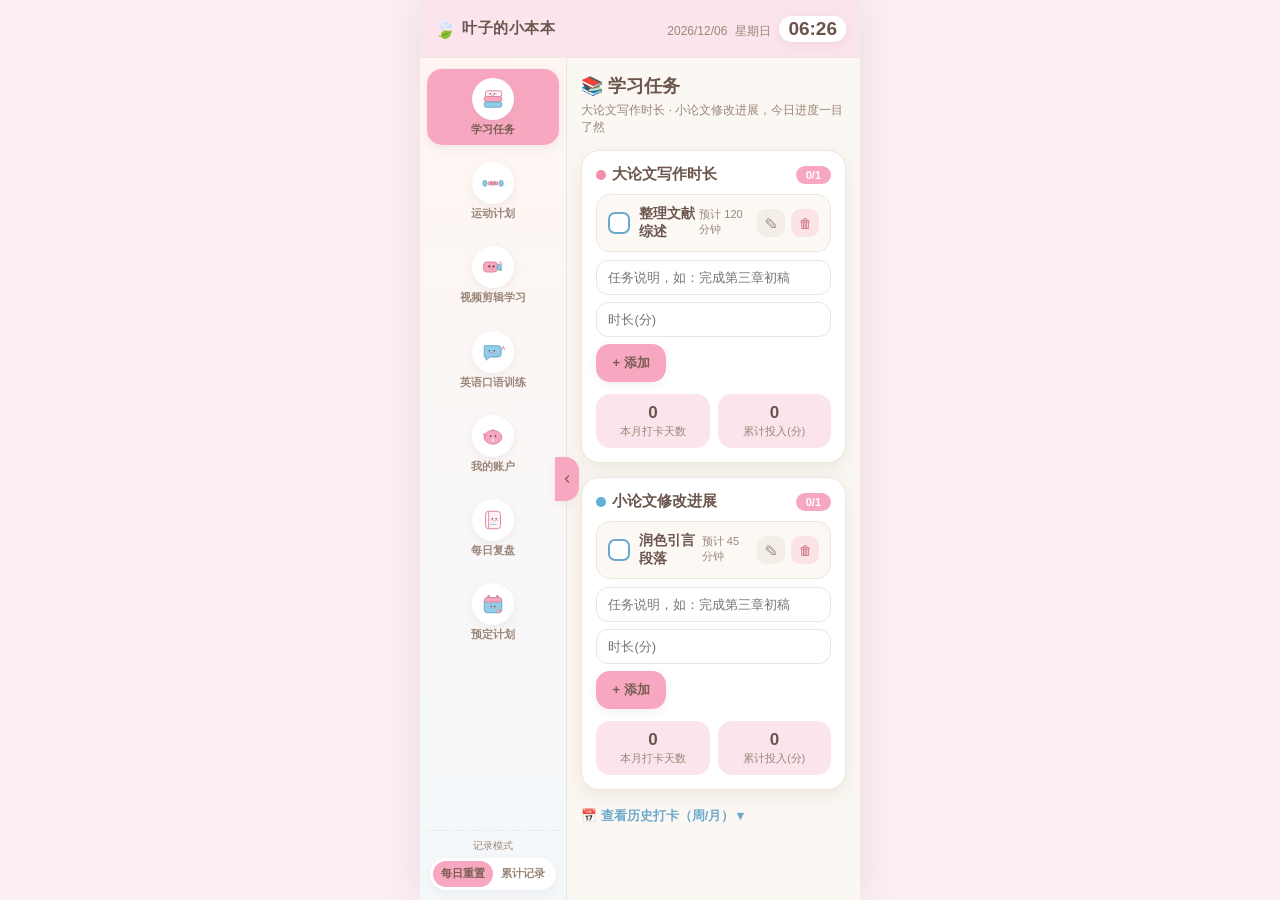
==== commit b67a6154: "新增：左侧栏可折叠收起 + 英语口语标准发音播放/录音跟读评分" ====
--- a/leaf-notebook.html
+++ b/leaf-notebook.html
@@ -71,7 +71,18 @@
 }
 
 /* ===== 主体双栏 ===== */
-.body{ flex:1 1 auto; display:flex; min-height:0; }
+.body{ flex:1 1 auto; display:flex; min-height:0; position:relative; }
+
+/* 折叠控制条 */
+.collapse-tab{
+  position:absolute; top:50%; left:33.5%; transform:translate(-50%,-50%);
+  z-index:25; width:24px; height:44px; border:none; cursor:pointer;
+  background:var(--pink); border-radius:0 14px 14px 0;
+  display:flex; align-items:center; justify-content:center;
+  box-shadow:var(--shadow-sm); transition:left .28s ease;
+}
+.collapse-tab svg{ transition:transform .28s ease; }
+.collapse-tab:active{ transform:translate(-50%,-50%) scale(.92); }
 
 /* 左侧导航 1/3 */
 .sidebar{
@@ -80,7 +91,13 @@
   border-right:1px solid var(--gray-line);
   display:flex; flex-direction:column;
   padding:10px 6px 8px;
-}
+  transition:margin-left .28s ease, opacity .2s ease;
+}
+
+/* 收起状态：侧栏移出视口，仅保留图标露在边缘，内容区占满 */
+.body.collapsed .sidebar{ margin-left:-33.5%; opacity:0; pointer-events:none; }
+.body.collapsed .collapse-tab{ left:0; }
+.body.collapsed .collapse-tab #collapseArrow{ transform:rotate(180deg); }
 .nav-list{ list-style:none; margin:0; padding:0; flex:1 1 auto; display:flex; flex-direction:column; gap:6px; }
 .nav-item{
   display:flex; flex-direction:column; align-items:center; justify-content:center;
@@ -236,10 +253,41 @@
 /* 口语 */
 .dialogue{ background:var(--blue-soft); border-radius:14px; padding:12px; margin-bottom:12px; }
 .dialogue .scene{ font-size:11px; font-weight:800; color:var(--blue-line); margin-bottom:6px; }
-.line{ padding:7px 0; border-bottom:1px dashed var(--gray-line); }
+.line{ display:flex; align-items:flex-start; gap:8px; padding:8px 0; border-bottom:1px dashed var(--gray-line); }
 .line:last-child{ border-bottom:none; }
+.line .line-txt{ flex:1 1 auto; min-width:0; }
 .line .en{ font-weight:700; font-size:14px; }
 .line .cn{ font-size:12px; color:var(--ink-soft); margin-top:2px; }
+.line-play{
+  flex:0 0 auto; width:30px; height:30px; border-radius:50%; border:none; cursor:pointer;
+  background:#fff; box-shadow:var(--shadow-sm); font-size:14px; display:flex; align-items:center; justify-content:center;
+  transition:.15s;
+}
+.line-play:active{ transform:scale(.9); }
+.line-play.speaking{ background:var(--pink); }
+
+/* 朗读录音区 */
+.rec-bar{ display:flex; align-items:center; gap:10px; margin:6px 0 12px; }
+.rec-btn{
+  flex:1; border:none; cursor:pointer; font-family:inherit; font-weight:800; font-size:14px;
+  border-radius:14px; padding:12px 16px; transition:.15s; display:flex; align-items:center; justify-content:center; gap:8px;
+  background:var(--grad); color:#7a5c52; box-shadow:var(--shadow-sm);
+}
+.rec-btn:active{ transform:scale(.97); }
+.rec-btn.recording{ background:var(--pink-deep); color:#fff; }
+.rec-btn:disabled{ opacity:.55; }
+.rec-dot{ width:10px; height:10px; border-radius:50%; background:currentColor; }
+.rec-btn.recording .rec-dot{ animation:blink 1s infinite; }
+@keyframes blink{ 0%,100%{opacity:1} 50%{opacity:.25} }
+
+.rec-result{ background:#fff; border:1.5px solid var(--gray-line); border-radius:14px; padding:11px 12px; margin-bottom:12px; font-size:13px; }
+.rec-result .rr-h{ font-size:11px; font-weight:800; color:var(--ink-soft); margin-bottom:6px; display:flex; align-items:center; justify-content:space-between; }
+.rec-result .rr-you{ font-weight:700; }
+.rec-result .rr-you .ok{ color:#3a9d6b; } .rec-result .rr-you .miss{ color:#C96A78; text-decoration:line-through; opacity:.7; }
+.rec-result .rr-you .extra{ color:var(--blue-line); }
+.rec-result .rr-target{ font-size:11.5px; color:var(--ink-soft); margin-top:5px; }
+.rec-hint{ font-size:11.5px; color:var(--ink-soft); margin-bottom:12px; }
+.rec-unsupported{ background:#FFF4E9; border:1px dashed #E8B98C; color:#B07A3C; border-radius:12px; padding:9px 11px; font-size:12px; margin-bottom:12px; }
 .vocab{ background:#fff; border-radius:12px; padding:10px 12px; margin-top:8px; font-size:12px; }
 .vocab b{ color:var(--pink-line); }
 .scores{ display:flex; gap:8px; flex-wrap:wrap; margin:12px 0; }
@@ -347,6 +395,10 @@
     </header>
 
     <div class="body">
+      <!-- 折叠控制条 -->
+      <button class="collapse-tab" id="collapseTab" aria-label="折叠/展开导航">
+        <svg viewBox="0 0 24 24" width="18" height="18"><path id="collapseArrow" d="M15 6l-6 6 6 6" fill="none" stroke="#7a5c52" stroke-width="2.4" stroke-linecap="round" stroke-linejoin="round"/></svg>
+      </button>
       <!-- 左侧导航 -->
       <nav class="sidebar" id="sidebar">
         <ul class="nav-list" id="navList">
@@ -633,6 +685,14 @@
     reviewView: null, // 查看历史的日期
   };
 
+  /* 侧边栏折叠 */
+  function toggleSidebar() {
+    const body = $(".body");
+    const collapsed = body.classList.toggle("collapsed");
+    try { localStorage.setItem("yezi_sidebar", collapsed ? "1" : "0"); } catch (e) {}
+    const tab = $("#collapseTab"); if (tab) tab.setAttribute("aria-label", collapsed ? "展开导航" : "折叠导航");
+  }
+
   /* ---------------- 打卡核心 ---------------- */
   function ensureDay(kind) {
     const t = todayKey();
@@ -913,8 +973,28 @@
     const lib = ENGLISH_LIB[hash(t) % ENGLISH_LIB.length];
     const rec = data.english.days[t] || {};
     const done = !!rec.done;
-    const lines = lib.lines.map(l => `<div class="line"><div class="en">${esc(l.en)}</div><div class="cn">${esc(l.cn)}</div></div>`).join("");
+    const lines = lib.lines.map((l, i) => `
+      <div class="line">
+        <div class="line-txt"><div class="en">${esc(l.en)}</div><div class="cn">${esc(l.cn)}</div></div>
+        <button class="line-play" data-action="speak-en" data-i="${i}" aria-label="播放发音">🔊</button>
+      </div>`).join("");
     const vocab = lib.vocab.map(v => `<div><b>${esc(v.w)}</b> — ${esc(v.m)}</div>`).join("");
+    const targetStr = lib.lines.map(l => l.en).join(" ");
+
+    const SR = window.SpeechRecognition || window.webkitSpeechRecognition;
+    const support = !!SR;
+    const recBar = support
+      ? `<div class="rec-bar"><button class="rec-btn" id="recBtn" data-action="rec-en"><span class="rec-dot"></span><span id="recLabel">🎤 开始朗读跟读</span></button></div>`
+      : `<div class="rec-bar"><button class="rec-btn" disabled>🎤 当前浏览器不支持语音识别</button></div>`;
+    const unsupported = support ? "" : `<div class="rec-unsupported">💡 你的浏览器暂不支持语音录入。安卓 Chrome 可正常使用；iPhone 的 Safari 暂不支持网页语音识别，可手动在下方调整评分后打卡。</div>`;
+
+    const result = rec.you ? `
+      <div class="rec-result">
+        <div class="rr-h"><span>你的跟读</span><span class="rate-pill">${Math.round((rec.acc + rec.fl + rec.cmp) / 3)} 分</span></div>
+        <div class="rr-you">${diffUser(rec.you, targetStr)}</div>
+        <div class="rr-target">标准：${diffWords(targetStr, rec.you)}</div>
+      </div>` : "";
+
     // 月度统计
     const d = new Date(); const keys = monthKeyList(d.getFullYear(), d.getMonth() + 1);
     let dayCount = 0; const scores = [];
@@ -922,20 +1002,25 @@
     const avg = scores.length ? Math.round(scores.reduce((a, b) => a + b, 0) / scores.length) : 0;
     return `
       <div class="module-title">💬 英语口语训练</div>
-      <div class="module-sub">每日生活化场景对话 · 难度循序渐进</div>
+      <div class="module-sub">每日生活化场景对话 · 点喇叭听标准发音，再点麦克风跟读</div>
       <div class="card">
         <div class="dialogue">
-          <div class="scene">📍 ${esc(lib.scene)} · ${t}</div>
+          <div class="scene">📍 ${esc(lib.scene)} · ${t} <span style="float:right;cursor:pointer" class="link-btn" data-action="speak-all">🔊 播放全部</span></div>
           ${lines}
           <div class="vocab"><b>重点词汇 / 句式</b><br>${vocab}</div>
         </div>
+        ${recBar}
+        ${unsupported}
+        ${result}
         <div class="scores">
           ${["acc", "fl", "cmp"].map((k, i) => {
             const labs = ["发音准确度", "流利度", "完整度"];
-            return `<div class="score-box"><div class="sl">${labs[i]}</div><input type="number" min="0" max="100" id="sc_${k}" value="${rec[k] != null ? rec[k] : data.english.lastScore[k] ?? 80}"><div class="sl">分</div></div>`;
+            const val = rec[k] != null ? rec[k] : (data.english.lastScore[k] != null ? data.english.lastScore[k] : 80);
+            return `<div class="score-box"><div class="sl">${labs[i]}</div><input type="number" min="0" max="100" id="sc_${k}" value="${val}"><div class="sl">分</div></div>`;
           }).join("")}
         </div>
-        <button class="btn block" data-action="save-english">${done ? "✓ 已打卡（点击可更新评分）" : "完成跟读并打卡"}</button>
+        <button class="btn block" data-action="save-english">${done ? "✓ 已打卡（可重新跟读或调整评分）" : "完成跟读并打卡"}</button>
+        <div class="rec-hint">提示：跟读得分由语音识别自动计算，可手动微调。</div>
       </div>
       <div class="card">
         <div class="card-h"><div class="t">📈 本月口语统计</div></div>
@@ -945,6 +1030,101 @@
         </div>
         ${scores.length ? `<div class="module-sub" style="margin:12px 0 4px">评分趋势</div><div class="progress"><i style="width:${avg}%"></i></div>` : '<div class="empty" style="padding:14px"><span class="em">📉</span>打卡后显示趋势</div>'}
       </div>`;
+  }
+
+  /* 英语发音播放 / 录音识别 / 评分 */
+  function speakText(text) {
+    try {
+      if (window.speechSynthesis) window.speechSynthesis.cancel();
+      const u = new SpeechSynthesisUtterance(text);
+      u.lang = "en-US"; u.rate = 0.95; u.pitch = 1;
+      window.speechSynthesis.speak(u);
+    } catch (e) {}
+  }
+  function speakAll(lines) {
+    if (!window.speechSynthesis) { toast("当前浏览器不支持语音播放"); return; }
+    window.speechSynthesis.cancel();
+    let i = 0;
+    const next = () => {
+      if (i >= lines.length) return;
+      const u = new SpeechSynthesisUtterance(lines[i].en);
+      u.lang = "en-US"; u.rate = 0.95; u.pitch = 1;
+      u.onend = () => { i++; setTimeout(next, 350); };
+      window.speechSynthesis.speak(u);
+    };
+    next();
+  }
+  function cleanWord(w) { return w.toLowerCase().replace(/[^a-z']/g, ""); }
+  function scoreReading(target, user, confs) {
+    const tw = target.toLowerCase().split(/\s+/).filter(Boolean).map(cleanWord);
+    const uw = user.toLowerCase().split(/\s+/).filter(Boolean).map(cleanWord);
+    const uwSet = new Set(uw);
+    const matched = tw.filter(w => uwSet.has(w)).length;
+    const cmp = tw.length ? Math.round(matched / tw.length * 100) : 0;
+    const acc = uw.length ? Math.round(matched / uw.length * 100) : 0;
+    const avgConf = (confs && confs.length) ? confs.reduce((a, b) => a + b, 0) / confs.length : (acc / 100);
+    const fl = Math.round(Math.max(0, Math.min(1, avgConf)) * 100);
+    return { acc, fl, cmp };
+  }
+  function diffWords(target, user) {
+    const tw = target.toLowerCase().split(/\s+/).filter(Boolean);
+    const uwSet = new Set(user.toLowerCase().split(/\s+/).filter(Boolean).map(cleanWord));
+    return tw.map(w => {
+      const c = cleanWord(w);
+      return uwSet.has(c) ? `<span class="ok">${esc(w)}</span>` : `<span class="miss">${esc(w)}</span>`;
+    }).join(" ");
+  }
+  function diffUser(user, target) {
+    const twSet = new Set(target.toLowerCase().split(/\s+/).filter(Boolean).map(cleanWord));
+    const arr = user.toLowerCase().split(/\s+/).filter(Boolean);
+    if (!arr.length) return '<span class="extra">（未识别到内容）</span>';
+    return arr.map(w => {
+      const c = cleanWord(w);
+      return twSet.has(c) ? `<span class="ok">${esc(w)}</span>` : `<span class="extra">${esc(w)}</span>`;
+    }).join(" ");
+  }
+  function startEnglishRecord() {
+    const SR = window.SpeechRecognition || window.webkitSpeechRecognition;
+    if (!SR) { toast("当前浏览器不支持语音识别"); return; }
+    const t = todayKey();
+    const lib = ENGLISH_LIB[hash(t) % ENGLISH_LIB.length];
+    const target = lib.lines.map(l => l.en).join(" ");
+    let recog;
+    try { recog = new SR(); } catch (e) { toast("无法启动语音识别"); return; }
+    recog.lang = "en-US"; recog.interimResults = true; recog.continuous = false; recog.maxAlternatives = 1;
+    let finalTranscript = "", confs = [];
+    const btn = $("#recBtn"), label = $("#recLabel");
+    if (btn) { btn.classList.add("recording"); btn.disabled = true; }
+    if (label) label.textContent = "🎙️ 正在聆听…请朗读";
+    recog.onresult = (ev) => {
+      let interim = "";
+      for (let i = ev.resultIndex; i < ev.results.length; i++) {
+        const r = ev.results[i][0];
+        if (r.confidence) confs.push(r.confidence);
+        if (ev.results[i].isFinal) finalTranscript += r.transcript; else interim += r.transcript;
+      }
+      if (label) {
+        const shown = (finalTranscript || interim).trim();
+        label.textContent = shown ? "“" + shown.slice(0, 24) + (shown.length > 24 ? "…" : "") + "”" : "🎙️ 正在聆听…请朗读";
+      }
+    };
+    recog.onerror = (ev) => { toast("语音识别：" + (ev.error || "出错")); };
+    recog.onend = () => {
+      if (btn) { btn.classList.remove("recording"); btn.disabled = false; }
+      if (label) label.textContent = "🎤 开始朗读跟读";
+      const you = finalTranscript.trim();
+      if (!you) { toast("没听清，再试一次~"); render(); return; }
+      const sc = scoreReading(target, you, confs);
+      data.english.lastScore = { acc: sc.acc, fl: sc.fl, cmp: sc.cmp };
+      data.english.days[t] = { acc: sc.acc, fl: sc.fl, cmp: sc.cmp, you, done: true };
+      save(); render(); toast("💬 跟读完成，看看得分~");
+    };
+    try { recog.start(); }
+    catch (e) {
+      toast("无法启动，请检查麦克风权限");
+      if (btn) { btn.classList.remove("recording"); btn.disabled = false; }
+      if (label) label.textContent = "🎤 开始朗读跟读";
+    }
   }
 
   /* ===================================================================
@@ -1184,6 +1364,7 @@
      事件处理（委托）
      =================================================================== */
   document.addEventListener("click", (e) => {
+    if (e.target.closest("#collapseTab")) { toggleSidebar(); return; }
     const nav = e.target.closest(".nav-item");
     if (nav) { UI.module = nav.dataset.nav; UI.reviewView = null; render(); return; }
     const mode = e.target.closest(".mode-opt");
@@ -1251,6 +1432,18 @@
       }
 
       /* 英语 */
+      case "speak-en": {
+        const lib = ENGLISH_LIB[hash(todayKey()) % ENGLISH_LIB.length];
+        const line = lib.lines[+el.dataset.i];
+        el.classList.add("speaking");
+        setTimeout(() => el.classList.remove("speaking"), 1300);
+        speakText(line.en); break;
+      }
+      case "speak-all": {
+        const lib = ENGLISH_LIB[hash(todayKey()) % ENGLISH_LIB.length];
+        speakAll(lib.lines); break;
+      }
+      case "rec-en": startEnglishRecord(); break;
       case "save-english": {
         const t = todayKey(); const acc = num($("#sc_acc").value), fl = num($("#sc_fl").value), cmp = num($("#sc_cmp").value);
         data.english.lastScore = { acc, fl, cmp };
@@ -1361,6 +1554,8 @@
      =================================================================== */
   load();
   tick(); setInterval(tick, 1000);
+  // 恢复侧边栏折叠状态
+  try { if (localStorage.getItem("yezi_sidebar") === "1") $(".body").classList.add("collapsed"); } catch (e) {}
   render();
   // 当日有预定计划未完成 -> 自动提醒
   const dueNow = (data.plans.items || []).filter(p => p.date === todayKey() && !p.done);
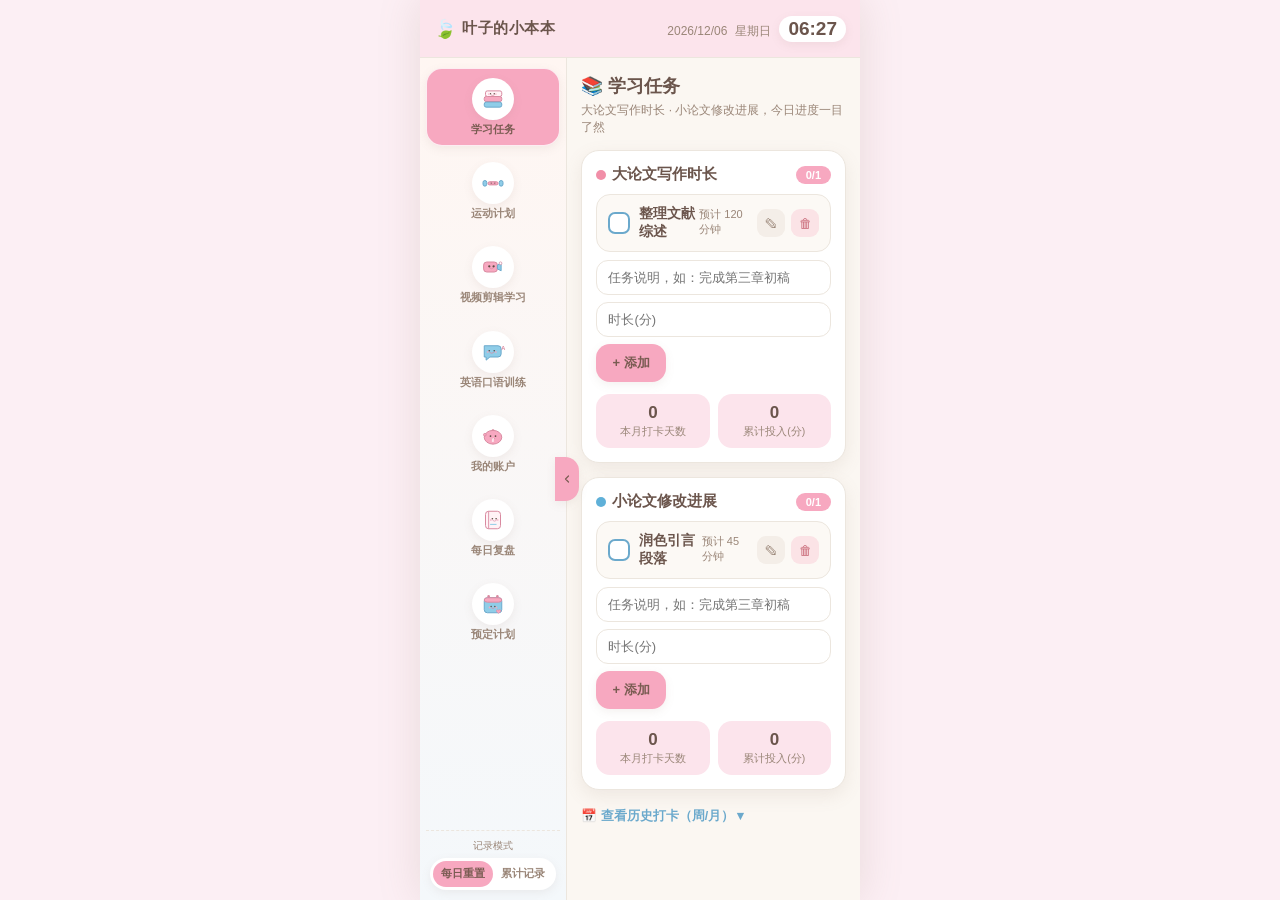
==== commit 968e8306: "预定计划：新增具体时间字段（表单/列表/编辑/排序）" ====
--- a/leaf-notebook.html
+++ b/leaf-notebook.html
@@ -1317,11 +1317,11 @@
      =================================================================== */
   function renderPlans() {
     const t = todayKey();
-    const items = data.plans.items.slice().sort((a, b) => a.date.localeCompare(b.date));
+    const items = data.plans.items.slice().sort((a, b) => a.date.localeCompare(b.date) || (a.time || "").localeCompare(b.time || ""));
     const list = items.map(p => {
       const isToday = p.date === t;
       const diff = dateDiff(t, p.date);
-      const badge = isToday ? "今天" : (diff > 0 ? "还有 " + diff + " 天" : "已过期");
+      const badge = isToday ? (p.time ? "今天 " + p.time : "今天") : (diff > 0 ? "还有 " + diff + " 天" : "已过期");
       const bColor = isToday ? "var(--pink)" : "#ECE6DE";
       const bInk = isToday ? "#7a5c52" : "#9A8678";
       return `
@@ -1329,7 +1329,7 @@
         <div class="check" data-action="toggle-plan" data-id="${p.id}">${checkSvg()}</div>
         <div class="body">
           <div class="name">${esc(p.title)}</div>
-          <div class="meta">📅 ${p.date}　${weekdayCn(parseKey(p.date))}${p.note ? " · " + esc(p.note) : ""}</div>
+          <div class="meta">📅 ${p.date}${p.time ? " 🕐" + esc(p.time) : ""}　${weekdayCn(parseKey(p.date))}${p.note ? " · " + esc(p.note) : ""}</div>
         </div>
         <div class="ops">
           <span class="rate-pill" style="background:${bColor};color:${bInk}">${badge}</span>
@@ -1339,18 +1339,19 @@
     }).join("");
     return `
       <div class="module-title">📅 预定计划</div>
-      <div class="module-sub">提前预约未来安排，到当天会自动提醒并展示</div>
+      <div class="module-sub">提前预约未来安排（可填具体时间），到当天会自动提醒并展示</div>
       <div class="card">
         <div class="card-h"><div class="t"><span class="dot dot-pink"></span>添加预定</div></div>
         <div class="add-form">
           <input class="f-name" id="pl_title" placeholder="计划内容，如：和朋友看展" />
           <input class="f-sel" id="pl_date" type="date" value="${t}" />
+          <input class="f-sel" id="pl_time" type="time" />
           <input class="f-name" id="pl_note" placeholder="备注（可选）" />
           <button class="btn" data-action="add-plan">+ 预定</button>
         </div>
       </div>
       <div class="card">
-        <div class="card-h"><div class="t">📋 全部预定（按日期）</div></div>
+        <div class="card-h"><div class="t">📋 全部预定（按日期 / 时间）</div></div>
         ${items.length ? list : '<div class="empty"><span class="em">🗓️</span>还没有预定，先添加一个吧</div>'}
       </div>`;
   }
@@ -1500,11 +1501,12 @@
       case "add-plan": {
         const title = $("#pl_title").value.trim();
         const date = $("#pl_date").value;
+        const time = $("#pl_time").value;
         const note = $("#pl_note").value.trim();
         if (!title || !date) { toast("请填写内容并选择日期~"); return; }
-        data.plans.items.push({ id: uid(), title, date, note, done: false });
+        data.plans.items.push({ id: uid(), title, date, time, note, done: false });
         save(); render();
-        toast(date === todayKey() ? "🔔 已加入今日提醒" : "📅 已预定 " + date + " 的计划"); break;
+        toast(date === todayKey() ? "🔔 已加入今日提醒" : "📅 已预定 " + date + (time ? " " + time : "") + " 的计划"); break;
       }
       case "toggle-plan": {
         const p = data.plans.items.find(x => x.id === el.dataset.id); if (!p) return;
@@ -1515,8 +1517,9 @@
         const p = data.plans.items.find(x => x.id === el.dataset.id); if (!p) return;
         const title = prompt("修改计划内容", p.title); if (title === null) return;
         const date = prompt("修改日期 (YYYY-MM-DD)", p.date); if (date === null) return;
+        const time = prompt("修改时间 (HH:MM，可留空)", p.time || ""); if (time === null) return;
         const note = prompt("修改备注", p.note || ""); if (note === null) return;
-        p.title = title.trim() || p.title; p.date = date.trim() || p.date; p.note = note; save(); render(); break;
+        p.title = title.trim() || p.title; p.date = date.trim() || p.date; p.time = time.trim(); p.note = note; save(); render(); break;
       }
     }
   }
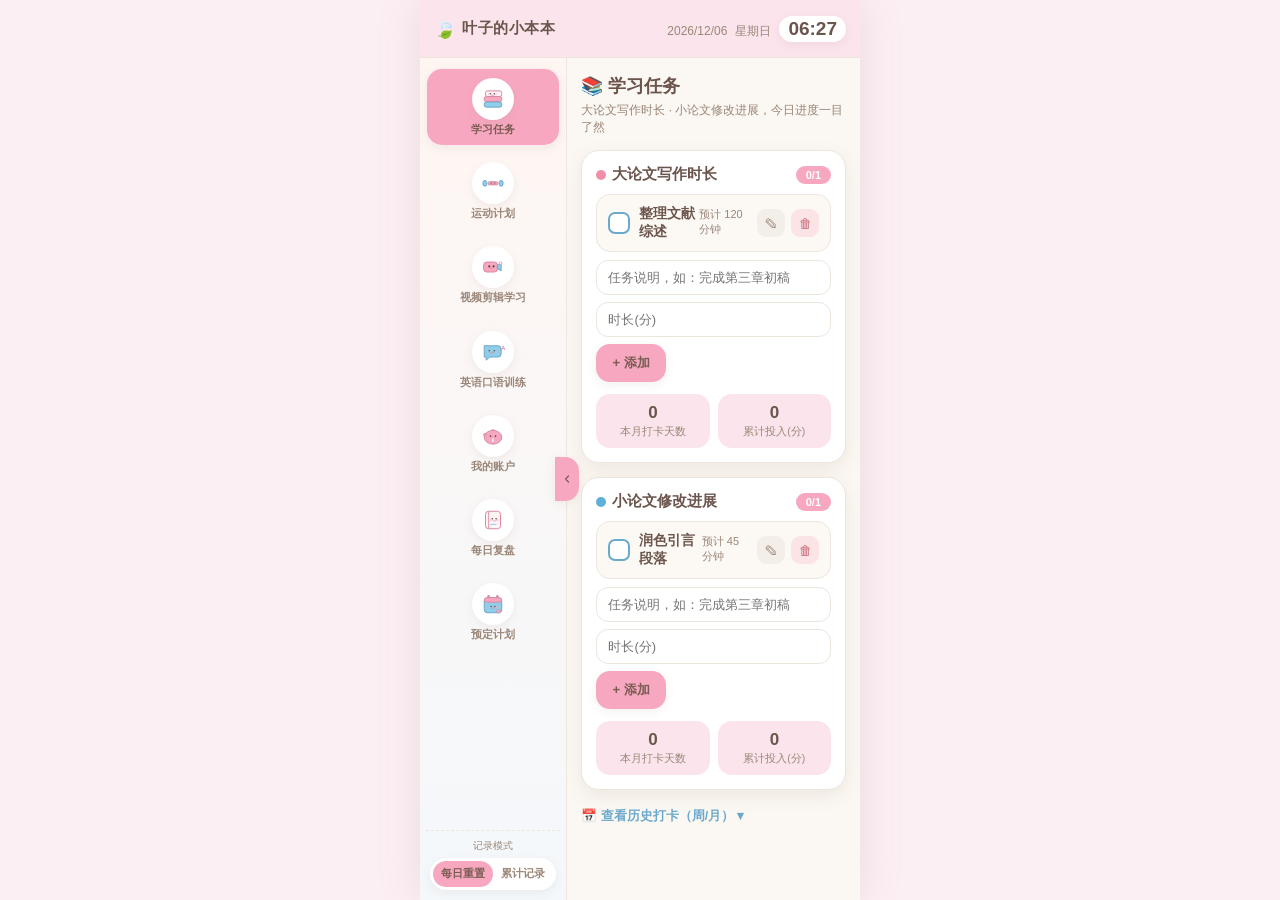
==== commit b137eec7: "视频剪辑学习：卡片可点击打开对应教程（B站搜索）" ====
--- a/leaf-notebook.html
+++ b/leaf-notebook.html
@@ -237,7 +237,9 @@
 .thumb{
   width:84px; flex:0 0 84px; border-radius:11px; position:relative; overflow:hidden;
   display:flex; align-items:center; justify-content:center; color:#fff; font-size:26px;
-}
+  cursor:pointer; transition:.15s;
+}
+.thumb:active{ transform:scale(.95); }
 .thumb .play{ position:absolute; right:6px; bottom:6px; background:rgba(0,0,0,.35); border-radius:50%; width:22px; height:22px; display:flex; align-items:center; justify-content:center; font-size:10px; }
 .video-card .v-body{ flex:1 1 auto; min-width:0; display:flex; flex-direction:column; }
 .video-card .v-title{ font-weight:800; font-size:13.5px; line-height:1.3; }
@@ -938,13 +940,16 @@
       const on = !!data.video.learned[v.id];
       return `
       <div class="video-card">
-        <div class="thumb" style="background:${v.color}">${v.emoji}<span class="play">▶</span></div>
+        <div class="thumb" style="background:${v.color}" data-action="watch-video" data-id="${v.id}" title="点开看教程">${v.emoji}<span class="play">▶</span></div>
         <div class="v-body">
           <div class="v-title">${esc(v.title)}</div>
           <div class="v-tag">#${v.tag}</div>
           <div class="v-foot">
             <span class="heat">🔥 ${v.heat}</span>
-            <button class="learn-badge ${on ? "on" : ""}" data-action="toggle-video" data-id="${v.id}">${on ? "已学习" : "标记学习"}</button>
+            <span style="display:flex;gap:8px;align-items:center">
+              <button class="link-btn" data-action="watch-video" data-id="${v.id}">▶ 看教程</button>
+              <button class="learn-badge ${on ? "on" : ""}" data-action="toggle-video" data-id="${v.id}">${on ? "已学习" : "标记学习"}</button>
+            </span>
           </div>
         </div>
       </div>`;
@@ -1425,6 +1430,12 @@
 
       /* 视频 */
       case "video-tag": UI.videoFilter = el.dataset.tag; render(); break;
+      case "watch-video": {
+        const v = VIDEO_LIB.find(x => x.id === el.dataset.id); if (!v) return;
+        const url = v.url || ("https://search.bilibili.com/all?keyword=" + encodeURIComponent(v.title));
+        toast("正在打开教程…");
+        window.open(url, "_blank"); break;
+      }
       case "toggle-video": {
         const id = el.dataset.id; const t = todayKey();
         if (data.video.learned[id]) delete data.video.learned[id];
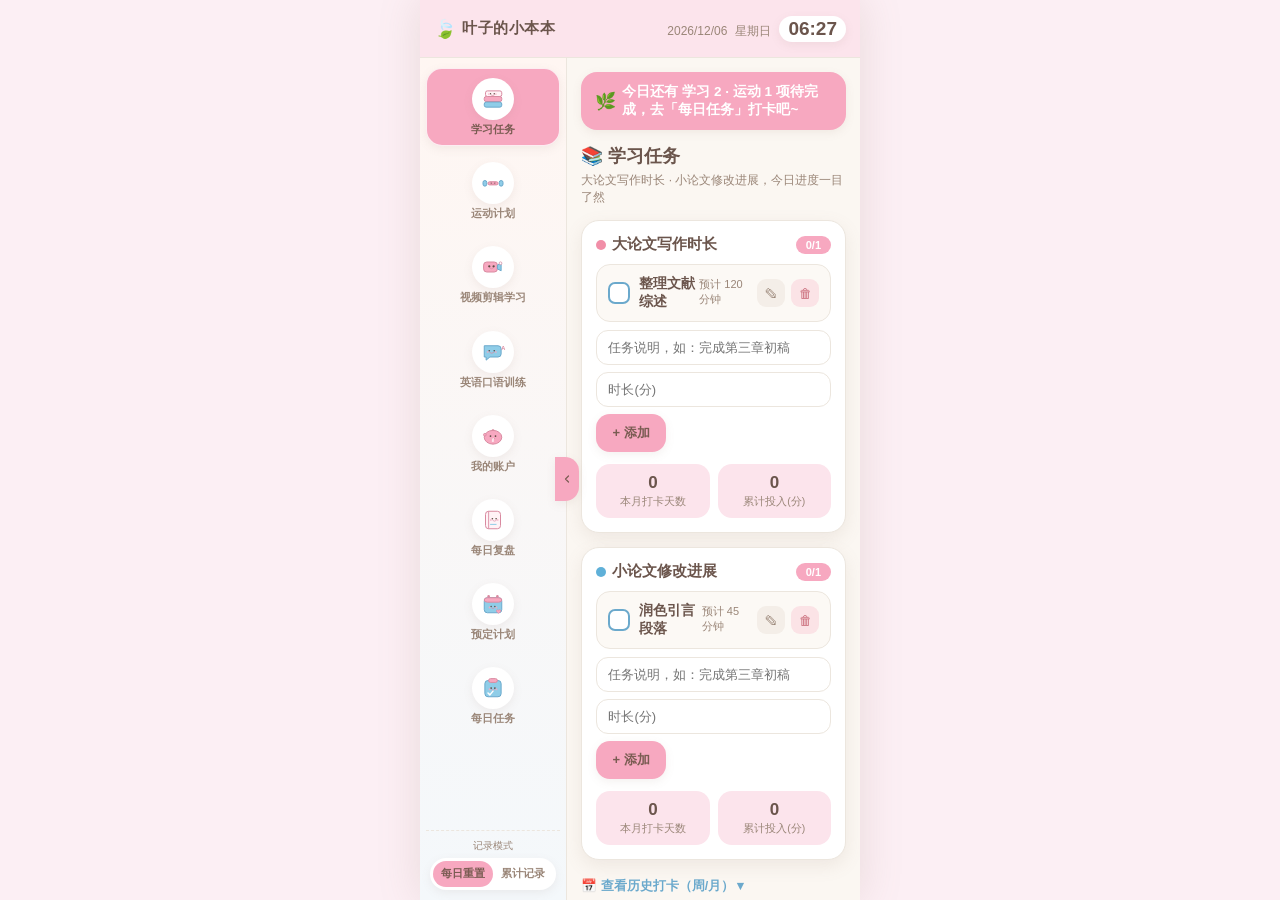
==== commit 8dccf41b: "新增「每日任务」模块：汇总学习/运动/预定当日任务统一打卡 + 当日提醒" ====
--- a/leaf-notebook.html
+++ b/leaf-notebook.html
@@ -496,6 +496,19 @@
             </span>
             <span class="nav-label">预定计划</span>
           </li>
+          <li class="nav-item" data-nav="daily">
+            <span class="nav-ico" aria-hidden="true">
+              <svg viewBox="0 0 48 48" width="30" height="30">
+                <rect x="11" y="12" width="26" height="26" rx="5" fill="#8FCDE8" stroke="#6BA9CC" stroke-width="1.6"/>
+                <rect x="17" y="9" width="14" height="6" rx="3" fill="#F7A8C0" stroke="#D98AA0" stroke-width="1.6"/>
+                <circle cx="21" cy="24" r="1.4" fill="#5C4A42"/><circle cx="27" cy="24" r="1.4" fill="#5C4A42"/>
+                <path d="M22 27q2.5 2 4 0" stroke="#D98AA0" stroke-width="1.2" fill="none" stroke-linecap="round"/>
+                <circle cx="18.5" cy="26" r="1.6" fill="#F7A8C0" opacity=".8"/><circle cx="29.5" cy="26" r="1.6" fill="#F7A8C0" opacity=".8"/>
+                <path d="M16 32l3 3 5-6" fill="none" stroke="#fff" stroke-width="2.4" stroke-linecap="round" stroke-linejoin="round"/>
+              </svg>
+            </span>
+            <span class="nav-label">每日任务</span>
+          </li>
         </ul>
 
         <!-- 全局记录模式切换 -->
@@ -685,6 +698,7 @@
     learnHist: false, exerHist: false, accCat: "全部", accRange: "month",
     accStart: "", accEnd: "",
     reviewView: null, // 查看历史的日期
+    dailyDate: todayKey(), // 每日任务查看日期
   };
 
   /* 侧边栏折叠 */
@@ -696,29 +710,31 @@
   }
 
   /* ---------------- 打卡核心 ---------------- */
-  function ensureDay(kind) {
-    const t = todayKey();
-    if (!data[kind].days[t]) {
-      if (kind === "learning") data[kind].days[t] = { big: [], small: [] };
-      else data[kind].days[t] = [];
+  function ensureDay(kind, d) {
+    d = d || todayKey();
+    if (!data[kind].days[d]) {
+      if (kind === "learning") data[kind].days[d] = { big: [], small: [] };
+      else data[kind].days[d] = [];
     }
-    return data[kind].days[t];
+    return data[kind].days[d];
   }
   // 学习任务
-  function learnDone(sub, id) {
-    if (data.settings.mode === "daily") return (data.learning.days[todayKey()]?.[sub] || []).includes(id);
+  function learnDone(sub, id, d) {
+    d = d || todayKey();
+    if (data.settings.mode === "daily") return (data.learning.days[d]?.[sub] || []).includes(id);
     return !!data.learning.templates[sub].find(t => t.id === id)?.done;
   }
-  function toggleLearn(sub, id) {
+  function toggleLearn(sub, id, d) {
+    d = d || todayKey();
     const tpl = data.learning.templates[sub].find(t => t.id === id);
     if (!tpl) return;
     if (data.settings.mode === "daily") {
-      const arr = ensureDay("learning")[sub];
+      const arr = ensureDay("learning", d)[sub];
       const i = arr.indexOf(id);
       if (i >= 0) arr.splice(i, 1); else arr.push(id);
     } else {
       tpl.done = !tpl.done;
-      const arr = ensureDay("learning")[sub];
+      const arr = ensureDay("learning", d)[sub];
       const i = arr.indexOf(id);
       if (tpl.done && i < 0) arr.push(id);
       else if (!tpl.done && i >= 0) arr.splice(i, 1);
@@ -726,19 +742,21 @@
     save(); render();
   }
   // 运动
-  function exerDone(id) {
-    if (data.settings.mode === "daily") return (data.exercise.days[todayKey()] || []).includes(id);
+  function exerDone(id, d) {
+    d = d || todayKey();
+    if (data.settings.mode === "daily") return (data.exercise.days[d] || []).includes(id);
     return !!data.exercise.templates.find(t => t.id === id)?.done;
   }
-  function toggleExer(id) {
+  function toggleExer(id, d) {
+    d = d || todayKey();
     const tpl = data.exercise.templates.find(t => t.id === id);
     if (!tpl) return;
     if (data.settings.mode === "daily") {
-      const arr = ensureDay("exercise"); const i = arr.indexOf(id);
+      const arr = ensureDay("exercise", d); const i = arr.indexOf(id);
       if (i >= 0) arr.splice(i, 1); else arr.push(id);
     } else {
       tpl.done = !tpl.done;
-      const arr = ensureDay("exercise"); const i = arr.indexOf(id);
+      const arr = ensureDay("exercise", d); const i = arr.indexOf(id);
       if (tpl.done && i < 0) arr.push(id); else if (!tpl.done && i >= 0) arr.splice(i, 1);
     }
     save(); render();
@@ -754,7 +772,7 @@
     // 模式按钮
     document.querySelectorAll(".mode-opt").forEach(b => b.classList.toggle("active", b.dataset.mode === data.settings.mode));
     // 内容（顶部拼接今日提醒横幅）
-    const map = { learning: renderLearning, exercise: renderExercise, video: renderVideo, english: renderEnglish, account: renderAccount, review: renderReview, plans: renderPlans };
+    const map = { learning: renderLearning, exercise: renderExercise, video: renderVideo, english: renderEnglish, account: renderAccount, review: renderReview, plans: renderPlans, daily: renderDaily };
     const html = (map[UI.module] || renderLearning)();
     content.innerHTML = reminderBanner() + html;
   }
@@ -762,9 +780,20 @@
   /* 全局今日提醒横幅：当日有预定计划未完成时展示 */
   function reminderBanner() {
     const t = todayKey();
-    const due = (data.plans.items || []).filter(p => p.date === t && !p.done);
-    if (!due.length) return "";
-    return `<div class="reminder-banner"><span class="bell">🔔</span>今日有 ${due.length} 件预定计划，记得完成哦~</div>`;
+    const inc = [];
+    // 学习任务
+    let lTotal = 0, lDone = 0;
+    ["big", "small"].forEach(sub => data.learning.templates[sub].forEach(tp => { lTotal++; if (learnDone(sub, tp.id, t)) lDone++; }));
+    if (lDone < lTotal) inc.push("学习 " + (lTotal - lDone));
+    // 运动
+    let eTotal = 0, eDone = 0;
+    data.exercise.templates.forEach(tp => { eTotal++; if (exerDone(tp.id, t)) eDone++; });
+    if (eDone < eTotal) inc.push("运动 " + (eTotal - eDone));
+    // 预定
+    const pDue = (data.plans.items || []).filter(p => p.date === t && !p.done).length;
+    if (pDue) inc.push("预定 " + pDue);
+    if (!inc.length) return "";
+    return `<div class="reminder-banner"><span class="bell">🌿</span>今日还有 ${inc.join(" · ")} 项待完成，去「每日任务」打卡吧~</div>`;
   }
 
   /* ---------- 通用片段 ---------- */
@@ -1367,6 +1396,73 @@
   }
 
   /* ===================================================================
+     8. 每日任务（汇总各模块当日计划，统一打卡 + 提醒）
+     =================================================================== */
+  function renderDaily() {
+    const d = UI.dailyDate || todayKey();
+    const isToday = d === todayKey();
+
+    // 学习任务（big + small 模板即每日计划）
+    const lItems = [];
+    ["big", "small"].forEach(sub => data.learning.templates[sub].forEach(tp => {
+      lItems.push({ id: tp.id, sub, name: tp.name, done: learnDone(sub, tp.id, d) });
+    }));
+    const lDone = lItems.filter(x => x.done).length;
+
+    // 运动计划（模板即每日计划）
+    const eItems = data.exercise.templates.map(tp => ({ id: tp.id, name: tp.name, done: exerDone(tp.id, d) }));
+    const eDone = eItems.filter(x => x.done).length;
+
+    // 预定计划（日期命中 d）
+    const pItems = (data.plans.items || []).filter(p => p.date === d)
+      .map(p => ({ id: p.id, name: p.title, time: p.time, note: p.note, done: !!p.done }));
+    const pDone = pItems.filter(x => x.done).length;
+
+    const total = lItems.length + eItems.length + pItems.length;
+    const done = lDone + eDone + pDone;
+
+    const sec = (title, icon, items, kind, doneN) => {
+      if (!items.length) return "";
+      const rows = items.map(it => `
+        <div class="item ${it.done ? "done" : ""}">
+          <div class="check" data-action="daily-toggle" data-kind="${kind}" data-sub="${it.sub || ""}" data-id="${it.id}">${checkSvg()}</div>
+          <div class="body">
+            <div class="name">${esc(it.name)}</div>
+            ${it.time ? `<div class="meta">🕐 ${esc(it.time)}${it.note ? " · " + esc(it.note) : ""}</div>` : (it.note ? `<div class="meta">${esc(it.note)}</div>` : "")}
+          </div>
+        </div>`).join("");
+      return `
+        <div class="card">
+          <div class="card-h"><div class="t"><span class="dot dot-pink"></span>${icon} ${title}</div><span class="rate-pill">${doneN}/${items.length}</span></div>
+          ${rows}
+        </div>`;
+    };
+
+    let banner = "";
+    if (isToday) {
+      if (done < total) banner = `<div class="reminder-banner"><span class="bell">🌿</span>今日还有 ${total - done} 项任务待完成，加油哦~</div>`;
+      else if (total > 0) banner = `<div class="reminder-banner" style="background:var(--blue-deep)"><span class="bell">✅</span>今日任务已全部完成，太棒啦！</div>`;
+    }
+
+    return `
+      <div class="module-title">📋 每日任务</div>
+      <div class="module-sub">把当天各模块的计划汇总在一起，统一打卡</div>
+      <div class="card">
+        <div class="card-h"><div class="t">📅 选择日期</div><span class="rate-pill">${done}/${total}</span></div>
+        <div class="add-form">
+          <input class="f-sel" id="daily_date" type="date" value="${d}" style="flex:1 1 100%" />
+        </div>
+        ${!isToday ? `<div class="module-sub" style="margin:6px 0 0">查看 ${d}（${weekdayCn(parseKey(d))}）的任务</div>` : ""}
+      </div>
+      ${banner}
+      ${sec("学习任务", "📚", lItems, "learning", lDone)}
+      ${sec("运动计划", "🏃", eItems, "exercise", eDone)}
+      ${sec("预定计划", "📅", pItems, "plan", pDone)}
+      ${total === 0 ? '<div class="empty"><span class="em">📭</span>这天还没有任何任务，去各模块添加吧</div>' : ""}
+    `;
+  }
+
+  /* ===================================================================
      事件处理（委托）
      =================================================================== */
   document.addEventListener("click", (e) => {
@@ -1508,6 +1604,19 @@
       case "hist-review": UI.reviewView = "__list"; renderReviewList(); break;
       case "back-review": UI.reviewView = null; render(); break;
 
+      /* 每日任务 */
+      case "daily-toggle": {
+        const kind = el.dataset.kind;
+        const view = UI.dailyDate || todayKey();
+        if (kind === "learning") toggleLearn(el.dataset.sub, el.dataset.id, view);
+        else if (kind === "exercise") toggleExer(el.dataset.id, view);
+        else if (kind === "plan") {
+          const p = data.plans.items.find(x => x.id === el.dataset.id);
+          if (p) { p.done = !p.done; save(); render(); }
+        }
+        break;
+      }
+
       /* 预定计划 */
       case "add-plan": {
         const title = $("#pl_title").value.trim();
@@ -1551,6 +1660,7 @@
   document.addEventListener("change", (e) => {
     if (e.target.id === "acc_start") { UI.accStart = e.target.value; render(); }
     if (e.target.id === "acc_end") { UI.accEnd = e.target.value; render(); }
+    if (e.target.id === "daily_date") { UI.dailyDate = e.target.value || todayKey(); render(); }
   });
 
   /* ===================================================================
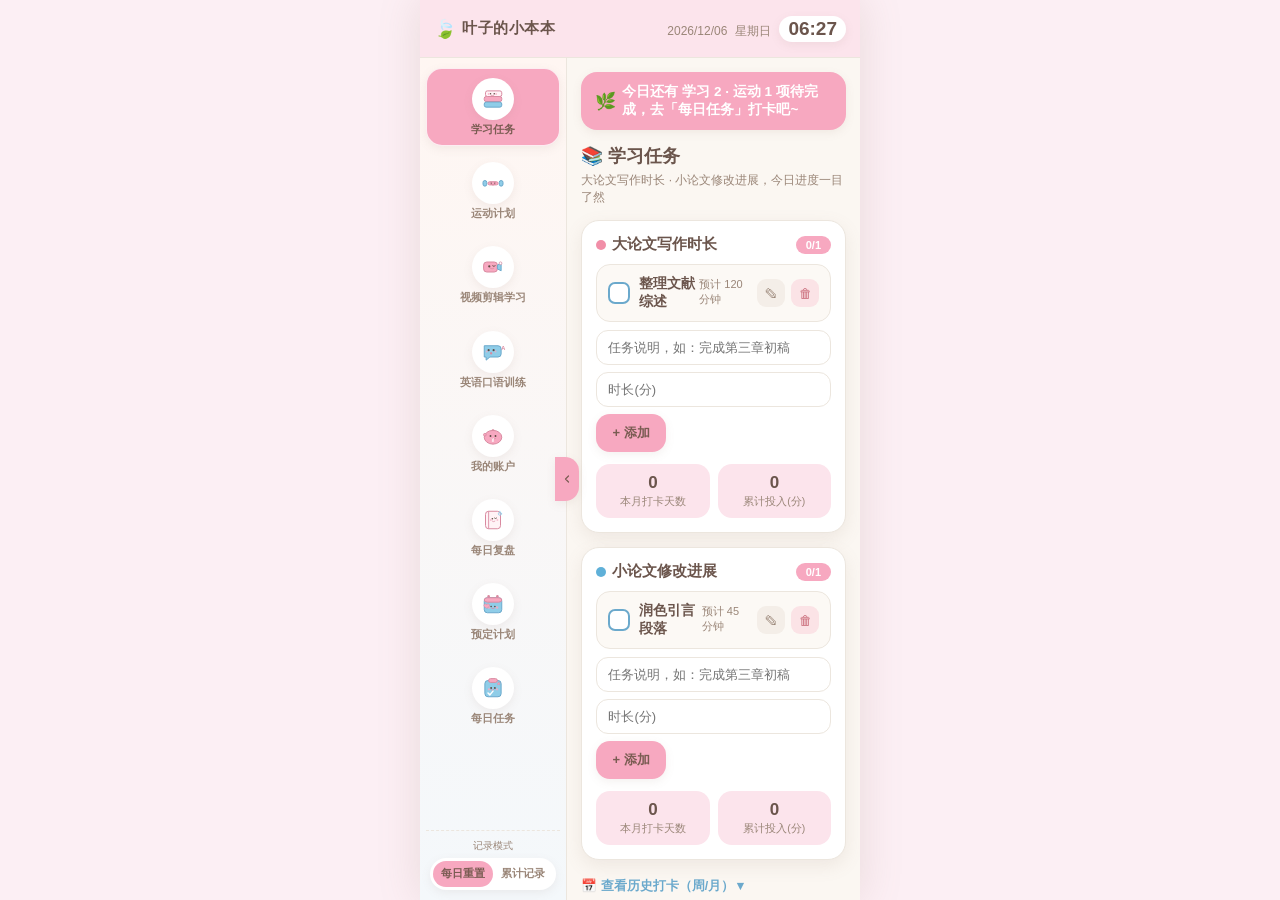
==== commit 25f7c648: "8个导航图标替换为樱桃小丸子的不同表情" ====
--- a/leaf-notebook.html
+++ b/leaf-notebook.html
@@ -404,107 +404,119 @@
       <!-- 左侧导航 -->
       <nav class="sidebar" id="sidebar">
         <ul class="nav-list" id="navList">
+          <!-- 1 学习任务：认真微笑 -->
           <li class="nav-item" data-nav="learning">
             <span class="nav-ico" aria-hidden="true">
               <svg viewBox="0 0 48 48" width="30" height="30">
                 <rect x="10" y="20" width="28" height="8" rx="3" fill="#F7A8C0" stroke="#D98AA0" stroke-width="1.6"/>
                 <rect x="10" y="29" width="28" height="8" rx="3" fill="#8FCDE8" stroke="#6BA9CC" stroke-width="1.6"/>
                 <rect x="12" y="11" width="26" height="9" rx="3" fill="#FFF3F6" stroke="#D98AA0" stroke-width="1.6"/>
-                <circle cx="20" cy="15.5" r="1.1" fill="#5C4A42"/><circle cx="26" cy="15.5" r="1.1" fill="#5C4A42"/>
-                <path d="M21 17.6q2.5 2 5 0" stroke="#D98AA0" stroke-width="1.2" fill="none" stroke-linecap="round"/>
-                <circle cx="17.4" cy="16" r="1.4" fill="#F7A8C0" opacity=".7"/><circle cx="28.6" cy="16" r="1.4" fill="#F7A8C0" opacity=".7"/>
+                <circle cx="20" cy="15.5" r="1.2" fill="#5C4A42"/><circle cx="26" cy="15.5" r="1.2" fill="#5C4A42"/>
+                <path d="M20.5 17.8q2.5 2.2 5 0" stroke="#D98AA0" stroke-width="1.3" fill="none" stroke-linecap="round"/>
+                <circle cx="17" cy="16" r="1.5" fill="#F7A8C0" opacity=".75"/><circle cx="29" cy="16" r="1.5" fill="#F7A8C0" opacity=".75"/>
               </svg>
             </span>
             <span class="nav-label">学习任务</span>
           </li>
+          <!-- 2 运动：活力大笑 -->
           <li class="nav-item" data-nav="exercise">
             <span class="nav-ico" aria-hidden="true">
               <svg viewBox="0 0 48 48" width="30" height="30">
                 <rect x="8" y="20" width="6" height="9" rx="3" fill="#8FCDE8" stroke="#6BA9CC" stroke-width="1.6"/>
                 <rect x="34" y="20" width="6" height="9" rx="3" fill="#8FCDE8" stroke="#6BA9CC" stroke-width="1.6"/>
                 <rect x="16" y="22" width="16" height="5" rx="2.5" fill="#F7A8C0" stroke="#D98AA0" stroke-width="1.6"/>
-                <circle cx="21" cy="24.3" r="1" fill="#5C4A42"/><circle cx="27" cy="24.3" r="1" fill="#5C4A42"/>
-                <path d="M22.5 25.6q1.5 1.2 3 0" stroke="#D98AA0" stroke-width="1" fill="none" stroke-linecap="round"/>
-                <circle cx="19" cy="24.7" r="1.3" fill="#F7A8C0" opacity=".7"/><circle cx="29" cy="24.7" r="1.3" fill="#F7A8C0" opacity=".7"/>
+                <circle cx="21" cy="24.2" r="1.1" fill="#5C4A42"/><circle cx="27" cy="24.2" r="1.1" fill="#5C4A42"/>
+                <path d="M21 26.2q3 3 6 0" stroke="#D98AA0" stroke-width="1.3" fill="none" stroke-linecap="round"/>
+                <circle cx="18.5" cy="24.8" r="1.8" fill="#F7A8C0" opacity=".8"/><circle cx="29.5" cy="24.8" r="1.8" fill="#F7A8C0" opacity=".8"/>
               </svg>
             </span>
             <span class="nav-label">运动计划</span>
           </li>
+          <!-- 3 视频：眨眼酷 -->
           <li class="nav-item" data-nav="video">
             <span class="nav-ico" aria-hidden="true">
               <svg viewBox="0 0 48 48" width="30" height="30">
                 <rect x="9" y="16" width="22" height="16" rx="5" fill="#F7A8C0" stroke="#D98AA0" stroke-width="1.6"/>
                 <path d="M31 21l6-3v12l-6-3z" fill="#8FCDE8" stroke="#6BA9CC" stroke-width="1.6" stroke-linejoin="round"/>
-                <circle cx="18" cy="23" r="1.8" fill="#5C4A42"/><circle cx="25" cy="23" r="1.8" fill="#5C4A42"/>
-                <path d="M19 26q2.5 2 5 0" stroke="#D98AA0" stroke-width="1.1" fill="none" stroke-linecap="round"/>
-                <circle cx="15.5" cy="25" r="1.6" fill="#F7A8C0" opacity=".8"/><circle cx="27.5" cy="25" r="1.6" fill="#F7A8C0" opacity=".8"/>
+                <circle cx="18" cy="23" r="1.8" fill="#5C4A42"/>
+                <path d="M23.5 22.2q2 2 4 0" stroke="#5C4A42" stroke-width="1.5" fill="none" stroke-linecap="round"/>
+                <path d="M19.5 26q3 2.4 6 0" stroke="#D98AA0" stroke-width="1.2" fill="none" stroke-linecap="round"/>
+                <circle cx="15" cy="25" r="1.7" fill="#F7A8C0" opacity=".85"/><circle cx="27.5" cy="25" r="1.7" fill="#F7A8C0" opacity=".85"/>
                 <circle cx="36" cy="18" r="2.2" fill="#fff" stroke="#D98AA0" stroke-width="1.2"/>
               </svg>
             </span>
             <span class="nav-label">视频剪辑学习</span>
           </li>
+          <!-- 4 英语：惊讶开口 A -->
           <li class="nav-item" data-nav="english">
             <span class="nav-ico" aria-hidden="true">
               <svg viewBox="0 0 48 48" width="30" height="30">
                 <path d="M10 14h22a5 5 0 0 1 5 5v8a5 5 0 0 1-5 5H19l-6 5v-5h-3z" fill="#8FCDE8" stroke="#6BA9CC" stroke-width="1.6" stroke-linejoin="round"/>
-                <circle cx="18" cy="22" r="1.3" fill="#5C4A42"/><circle cx="26" cy="22" r="1.3" fill="#5C4A42"/>
-                <path d="M19 25q3 2.5 6 0" stroke="#D98AA0" stroke-width="1.2" fill="none" stroke-linecap="round"/>
-                <circle cx="15.5" cy="24" r="1.6" fill="#F7A8C0" opacity=".7"/><circle cx="28.5" cy="24" r="1.6" fill="#F7A8C0" opacity=".7"/>
+                <circle cx="17" cy="21" r="1.7" fill="#5C4A42"/><circle cx="25" cy="21" r="1.7" fill="#5C4A42"/>
+                <ellipse cx="21" cy="26" rx="1.7" ry="2.1" fill="#D98AA0"/>
+                <circle cx="14" cy="23" r="1.6" fill="#F7A8C0" opacity=".7"/><circle cx="28" cy="23" r="1.6" fill="#F7A8C0" opacity=".7"/>
                 <text x="37" y="20" font-size="9" font-weight="800" fill="#D98AA0">A</text>
               </svg>
             </span>
             <span class="nav-label">英语口语训练</span>
           </li>
+          <!-- 5 账户：满足得意 -->
           <li class="nav-item" data-nav="account">
             <span class="nav-ico" aria-hidden="true">
               <svg viewBox="0 0 48 48" width="30" height="30">
                 <ellipse cx="24" cy="26" rx="14" ry="11" fill="#F7A8C0" stroke="#D98AA0" stroke-width="1.6"/>
                 <circle cx="11" cy="22" r="2.2" fill="#F7A8C0" stroke="#D98AA0" stroke-width="1.3"/>
-                <circle cx="20" cy="24" r="1.4" fill="#5C4A42"/><circle cx="28" cy="24" r="1.4" fill="#5C4A42"/>
-                <path d="M21 28q3 2.5 6 0" stroke="#D98AA0" stroke-width="1.2" fill="none" stroke-linecap="round"/>
-                <circle cx="16" cy="27" r="2" fill="#F7A8C0" opacity=".85"/><circle cx="32" cy="27" r="2" fill="#F7A8C0" opacity=".85"/>
+                <circle cx="20" cy="24" r="1.5" fill="#5C4A42"/><circle cx="28" cy="24" r="1.5" fill="#5C4A42"/>
+                <path d="M22 28q3 1.6 6 0" stroke="#D98AA0" stroke-width="1.2" fill="none" stroke-linecap="round"/>
+                <circle cx="16" cy="27" r="2.4" fill="#F7A8C0" opacity=".9"/><circle cx="32" cy="27" r="1.6" fill="#F7A8C0" opacity=".8"/>
                 <rect x="22" y="13" width="4" height="3" rx="1.5" fill="#D98AA0"/>
                 <text x="24" y="33" font-size="8" font-weight="800" fill="#fff" text-anchor="middle">¥</text>
               </svg>
             </span>
             <span class="nav-label">我的账户</span>
           </li>
+          <!-- 6 复盘：思考 -->
           <li class="nav-item" data-nav="review">
             <span class="nav-ico" aria-hidden="true">
               <svg viewBox="0 0 48 48" width="30" height="30">
                 <rect x="12" y="10" width="24" height="28" rx="5" fill="#FFF3F6" stroke="#D98AA0" stroke-width="1.6"/>
                 <path d="M17 10v28" stroke="#D98AA0" stroke-width="1.4"/>
-                <circle cx="23" cy="22" r="1.3" fill="#5C4A42"/><circle cx="29" cy="22" r="1.3" fill="#5C4A42"/>
-                <path d="M24 25q2.5 2 5 0" stroke="#D98AA0" stroke-width="1.1" fill="none" stroke-linecap="round"/>
-                <circle cx="20.5" cy="24" r="1.5" fill="#F7A8C0" opacity=".7"/><circle cx="31.5" cy="24" r="1.5" fill="#F7A8C0" opacity=".7"/>
-                <path d="M20 31h9" stroke="#8FCDE8" stroke-width="1.6" stroke-linecap="round"/>
+                <circle cx="23" cy="22" r="1.3" fill="#5C4A42"/>
+                <path d="M26.5 21q1.6 1.6 3.2 0" stroke="#5C4A42" stroke-width="1.4" fill="none" stroke-linecap="round"/>
+                <path d="M23 26q2 1.6 4 0" stroke="#D98AA0" stroke-width="1.1" fill="none" stroke-linecap="round"/>
+                <circle cx="20.5" cy="24" r="1.5" fill="#F7A8C0" opacity=".7"/><circle cx="31" cy="24" r="1.5" fill="#F7A8C0" opacity=".7"/>
+                <circle cx="35" cy="14" r="2.4" fill="none" stroke="#8FCDE8" stroke-width="1.3"/>
+                <path d="M35 11.4v-1.4M36.4 14h1.6" stroke="#8FCDE8" stroke-width="1.3" stroke-linecap="round"/>
               </svg>
             </span>
             <span class="nav-label">每日复盘</span>
           </li>
+          <!-- 7 预定计划：爱心脸 -->
           <li class="nav-item" data-nav="plans">
             <span class="nav-ico" aria-hidden="true">
               <svg viewBox="0 0 48 48" width="30" height="30">
                 <rect x="10" y="14" width="28" height="24" rx="5" fill="#8FCDE8" stroke="#6BA9CC" stroke-width="1.6"/>
                 <rect x="10" y="14" width="28" height="7" rx="5" fill="#F7A8C0" stroke="#D98AA0" stroke-width="1.6"/>
                 <circle cx="17" cy="11.5" r="2" fill="#D98AA0"/><circle cx="31" cy="11.5" r="2" fill="#D98AA0"/>
-                <circle cx="21" cy="28" r="1.2" fill="#5C4A42"/><circle cx="27" cy="28" r="1.2" fill="#5C4A42"/>
-                <path d="M22 30.5q2.5 2 4 0" stroke="#D98AA0" stroke-width="1.1" fill="none" stroke-linecap="round"/>
-                <circle cx="18.5" cy="29.5" r="1.5" fill="#F7A8C0" opacity=".85"/><circle cx="29.5" cy="29.5" r="1.5" fill="#F7A8C0" opacity=".85"/>
-                <path d="M33 34c-1.2-1.8-3.6-.6-3.6 1.2 0 1.8 3.6 3.6 3.6 3.6s3.6-1.8 3.6-3.6c0-1.8-2.4-3-3.6-1.2z" fill="#F7A8C0" stroke="#D98AA0" stroke-width="1"/>
+                <circle cx="21" cy="28" r="1.3" fill="#5C4A42"/><circle cx="27" cy="28" r="1.3" fill="#5C4A42"/>
+                <path d="M21.5 30.5q2.5 2 5 0" stroke="#D98AA0" stroke-width="1.2" fill="none" stroke-linecap="round"/>
+                <circle cx="17.5" cy="29.5" r="2.1" fill="#F7A8C0" opacity=".85"/><circle cx="30.5" cy="29.5" r="2.1" fill="#F7A8C0" opacity=".85"/>
+                <path d="M14 25c-1.6-2.2-4.6-1-4.6 1.4 0 2.2 4.6 4.4 4.6 4.4s4.6-2.2 4.6-4.4c0-2.4-3-3.6-4.6-1.4z" fill="#F7A8C0" stroke="#D98AA0" stroke-width=".9"/>
               </svg>
             </span>
             <span class="nav-label">预定计划</span>
           </li>
+          <!-- 8 每日任务：加油打气 -->
           <li class="nav-item" data-nav="daily">
             <span class="nav-ico" aria-hidden="true">
               <svg viewBox="0 0 48 48" width="30" height="30">
                 <rect x="11" y="12" width="26" height="26" rx="5" fill="#8FCDE8" stroke="#6BA9CC" stroke-width="1.6"/>
                 <rect x="17" y="9" width="14" height="6" rx="3" fill="#F7A8C0" stroke="#D98AA0" stroke-width="1.6"/>
-                <circle cx="21" cy="24" r="1.4" fill="#5C4A42"/><circle cx="27" cy="24" r="1.4" fill="#5C4A42"/>
-                <path d="M22 27q2.5 2 4 0" stroke="#D98AA0" stroke-width="1.2" fill="none" stroke-linecap="round"/>
-                <circle cx="18.5" cy="26" r="1.6" fill="#F7A8C0" opacity=".8"/><circle cx="29.5" cy="26" r="1.6" fill="#F7A8C0" opacity=".8"/>
+                <circle cx="21" cy="24" r="1.5" fill="#5C4A42"/><circle cx="27" cy="24" r="1.5" fill="#5C4A42"/>
+                <path d="M20.5 26.5q3 3 5 0" stroke="#D98AA0" stroke-width="1.3" fill="none" stroke-linecap="round"/>
+                <circle cx="17.5" cy="26" r="1.8" fill="#F7A8C0" opacity=".85"/><circle cx="30.5" cy="26" r="1.8" fill="#F7A8C0" opacity=".85"/>
                 <path d="M16 32l3 3 5-6" fill="none" stroke="#fff" stroke-width="2.4" stroke-linecap="round" stroke-linejoin="round"/>
+                <path d="M33 14l.8 1.7 1.9.2-1.4 1.3.4 1.9-1.7-.9-1.7.9.4-1.9L31.3 16l1.9-.2z" fill="#F7A8C0" stroke="#D98AA0" stroke-width=".7"/>
               </svg>
             </span>
             <span class="nav-label">每日任务</span>
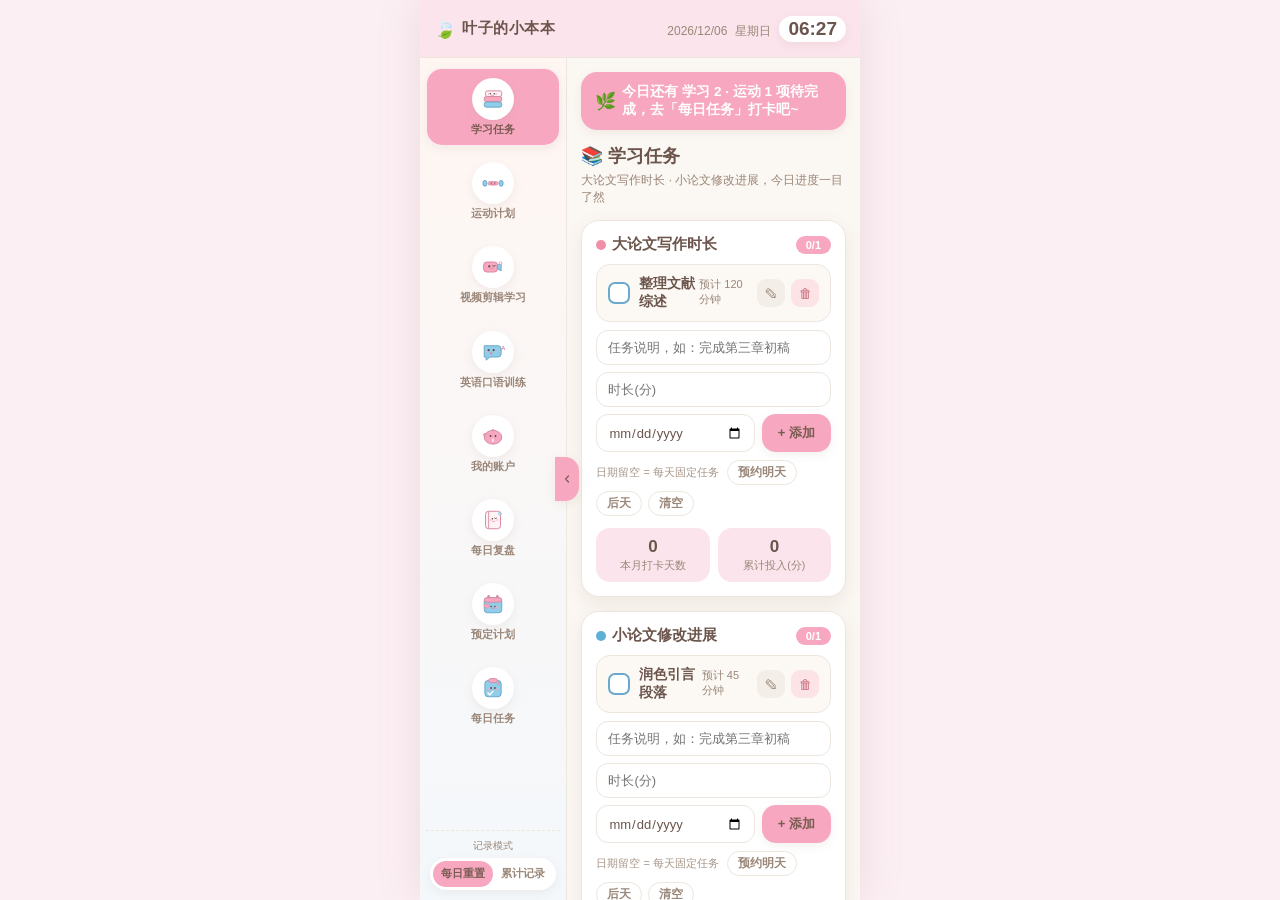
==== commit 5591b812: "feat: 全模块支持提前预约，计划带模块标签并在每日任务分组置顶" ====
--- a/leaf-notebook.html
+++ b/leaf-notebook.html
@@ -372,6 +372,21 @@
   .nav-ico{ width:38px; height:38px; }
   .clock-date{ display:none; }
 }
+
+/* ============ 提前预约 / 模块标签 ============ */
+.mod-chip{
+  display:inline-block; font-size:10.5px; font-weight:800; line-height:1;
+  padding:3px 7px; border-radius:8px; margin-right:6px; vertical-align:1px;
+  background:var(--blue); color:#3d6474; white-space:nowrap;
+}
+.mod-chip.book{ background:var(--pink); color:#7a5c52; }
+.item.booked{ background:linear-gradient(90deg,rgba(247,168,192,.14),transparent); border-radius:12px; }
+
+.book-card{ border:1.5px dashed var(--blue); }
+.quick-days{ display:flex; flex-wrap:wrap; gap:6px; align-items:center; margin-top:8px; }
+.quick-days .tag{ font-size:11.5px; padding:4px 10px; cursor:pointer; }
+.quick-days .tag:active{ transform:scale(.94); }
+.hint-txt{ font-size:11px; color:#A79587; margin-right:2px; }
 
 </style>
 <meta name="apple-mobile-web-app-capable" content="yes">
@@ -648,6 +663,8 @@
         data = deepMerge(defaultData(), data);
       } else data = defaultData();
     } catch (e) { data = defaultData(); }
+    // 兼容旧数据：预定计划补上模块标签
+    try { (data.plans.items || []).forEach(p => { if (!p.module) p.module = "general"; }); } catch (e) {}
     rolloverCheck();
     save();
   }
@@ -693,6 +710,48 @@
   function num(v) { const n = parseFloat(v); return isNaN(n) ? 0 : n; }
   function money(n) { return (Math.round(n * 100) / 100).toLocaleString("zh-CN"); }
   function hash(str) { let h = 0; for (let i = 0; i < str.length; i++) h = (h * 31 + str.charCodeAt(i)) >>> 0; return h; }
+  function addDaysKey(key, n) { const d = parseKey(key); d.setDate(d.getDate() + n); return ymd(d); }
+  function tomorrowKey() { return addDaysKey(todayKey(), 1); }
+
+  /* ---------------- 模块标签（预定计划归属） ---------------- */
+  const MODULES = [
+    { k: "learning", n: "学习任务", i: "📚" },
+    { k: "exercise", n: "运动计划", i: "🏃" },
+    { k: "video", n: "视频剪辑", i: "🎬" },
+    { k: "english", n: "英语口语", i: "🗣️" },
+    { k: "account", n: "记账理财", i: "💰" },
+    { k: "review", n: "每日复盘", i: "📝" },
+    { k: "general", n: "其他安排", i: "🌿" },
+  ];
+  function moduleMeta(k) { return MODULES.find(m => m.k === k) || MODULES[MODULES.length - 1]; }
+
+  /* 通用「预约到某天」卡片：各模块复用 */
+  function bookCard(mod, placeholder) {
+    const tm = tomorrowKey();
+    return `
+      <div class="card book-card">
+        <div class="card-h"><div class="t"><span class="dot dot-blue"></span>⏰ 提前预约</div><span class="rate-pill" style="background:var(--blue);color:#3d6474">明天 ${tm.slice(5)}</span></div>
+        <div class="module-sub" style="margin:0 0 8px">预约后会在当天的「每日任务」里置顶提醒</div>
+        <div class="add-form">
+          <input class="f-name" id="bk_title" placeholder="${esc(placeholder)}" />
+          <input class="f-sel" id="bk_date" type="date" value="${tm}" />
+          <input class="f-sel" id="bk_time" type="time" />
+          <button class="btn" data-action="book-module" data-module="${mod}">+ 预约</button>
+        </div>
+        <div class="quick-days">
+          <span class="tag" data-action="book-quick" data-day="0">今天</span>
+          <span class="tag" data-action="book-quick" data-day="1">明天</span>
+          <span class="tag" data-action="book-quick" data-day="2">后天</span>
+          <span class="tag" data-action="book-quick" data-day="7">下周</span>
+        </div>
+      </div>`;
+  }
+  /* 创建一条带模块标签的预定 */
+  function createPlan(mod, title, date, time, note) {
+    data.plans.items.push({ id: uid(), title, date, time: time || "", note: note || "", module: mod || "general", done: false });
+    save();
+    toast(date === todayKey() ? "🔔 已加入今日任务" : "📅 已预约 " + date + (time ? " " + time : "") + "：" + title);
+  }
 
   /* ---------------- 提示 ---------------- */
   let toastTimer = null;
@@ -786,7 +845,7 @@
     // 内容（顶部拼接今日提醒横幅）
     const map = { learning: renderLearning, exercise: renderExercise, video: renderVideo, english: renderEnglish, account: renderAccount, review: renderReview, plans: renderPlans, daily: renderDaily };
     const html = (map[UI.module] || renderLearning)();
-    content.innerHTML = reminderBanner() + html;
+    content.innerHTML = (UI.module === "daily" ? "" : reminderBanner()) + html;
   }
 
   /* 全局今日提醒横幅：当日有预定计划未完成时展示 */
@@ -803,9 +862,11 @@
     if (eDone < eTotal) inc.push("运动 " + (eTotal - eDone));
     // 预定
     const pDue = (data.plans.items || []).filter(p => p.date === t && !p.done).length;
-    if (pDue) inc.push("预定 " + pDue);
-    if (!inc.length) return "";
-    return `<div class="reminder-banner"><span class="bell">🌿</span>今日还有 ${inc.join(" · ")} 项待完成，去「每日任务」打卡吧~</div>`;
+    if (pDue) inc.push("预约 " + pDue);
+    const tmrN = (data.plans.items || []).filter(p => p.date === tomorrowKey()).length;
+    const tmrTip = tmrN ? `<div class="reminder-banner" style="background:var(--blue)"><span class="bell">🌙</span>明天已预约 ${tmrN} 项，安排得明明白白~</div>` : "";
+    if (!inc.length) return tmrTip;
+    return `<div class="reminder-banner"><span class="bell">🌿</span>今日还有 ${inc.join(" · ")} 项待完成，去「每日任务」打卡吧~</div>` + tmrTip;
   }
 
   /* ---------- 通用片段 ---------- */
@@ -853,7 +914,14 @@
         <div class="add-form">
           <input class="f-name" id="ln_${sub}" placeholder="任务说明，如：完成第三章初稿" />
           <input class="f-num" id="le_${sub}" type="number" min="0" placeholder="时长(分)" />
+          <input class="f-sel" id="ld_${sub}" type="date" placeholder="日期（可选）" title="留空=每天固定任务；选日期=只预约那天" />
           <button class="btn" data-action="add-learning" data-sub="${sub}">+ 添加</button>
+        </div>
+        <div class="quick-days">
+          <span class="hint-txt">日期留空 = 每天固定任务</span>
+          <span class="tag" data-action="learn-quick" data-sub="${sub}" data-day="1">预约明天</span>
+          <span class="tag" data-action="learn-quick" data-sub="${sub}" data-day="2">后天</span>
+          <span class="tag" data-action="learn-quick" data-sub="${sub}" data-day="-1">清空</span>
         </div>
         <div class="stat-row" style="margin-top:12px">
           <div class="stat-chip"><div class="n">${month.days}</div><div class="l">本月打卡天数</div></div>
@@ -941,7 +1009,14 @@
           <input class="f-name" id="ex_name" placeholder="运动项目，如：拉伸/力量训练" />
           <input class="f-num" id="ex_target" type="number" min="0" placeholder="时长(分)" />
           <input class="f-num" id="ex_count" type="number" min="1" placeholder="组数" />
+          <input class="f-sel" id="ex_date" type="date" placeholder="日期（可选）" title="留空=每天固定项目；选日期=只预约那天" />
           <button class="btn" data-action="add-exercise">+ 添加项目</button>
+        </div>
+        <div class="quick-days">
+          <span class="hint-txt">日期留空 = 每天固定项目</span>
+          <span class="tag" data-action="exer-quick" data-day="1">预约明天</span>
+          <span class="tag" data-action="exer-quick" data-day="2">后天</span>
+          <span class="tag" data-action="exer-quick" data-day="-1">清空</span>
         </div>
         <div class="stat-row" style="margin-top:12px">
           <div class="stat-chip"><div class="n">${todayMins}</div><div class="l">今日时长(分)</div></div>
@@ -1003,6 +1078,7 @@
         <div class="progress"><i style="width:${prog}%"></i></div>
         <div class="module-sub" style="margin:2px 0 0">累计已学 ${learnedCount}/${VIDEO_LIB.length} · 本月 ${monthLearned} 条</div>
       </div>
+      ${bookCard("video", "明天要学的剪辑技巧，如：学转场卡点")}
       <div class="tags">
         <span class="tag ${f === "全部" ? "active" : ""}" data-action="video-tag" data-tag="全部">全部</span>
         ${VIDEO_TAGS.map(t => `<span class="tag ${f === t ? "active" : ""}" data-action="video-tag" data-tag="${t}">${t}</span>`).join("")}
@@ -1049,6 +1125,7 @@
     return `
       <div class="module-title">💬 英语口语训练</div>
       <div class="module-sub">每日生活化场景对话 · 点喇叭听标准发音，再点麦克风跟读</div>
+      ${bookCard("english", "明天的口语目标，如：练机场值机对话")}
       <div class="card">
         <div class="dialogue">
           <div class="scene">📍 ${esc(lib.scene)} · ${t} <span style="float:right;cursor:pointer" class="link-btn" data-action="speak-all">🔊 播放全部</span></div>
@@ -1215,6 +1292,7 @@
     return `
       <div class="module-title">👛 我的账户</div>
       <div class="module-sub">存款与开支，本地留存更安心</div>
+      ${bookCard("account", "明天的财务安排，如：交房租 / 只花50元")}
 
       <div class="card">
         <div class="card-h"><div class="t"><span class="dot dot-pink"></span>存款记录</div></div>
@@ -1302,6 +1380,7 @@
     return `
       <div class="module-title">📝 每日复盘</div>
       <div class="module-sub">${t} · ${weekdayCn(new Date())} 的小结</div>
+      ${bookCard("review", "给明天的自己留一句话/提醒")}
 
       <div class="card">
         <div class="card-h"><div class="t">💗 情绪洞察</div></div>
@@ -1370,11 +1449,12 @@
       const badge = isToday ? (p.time ? "今天 " + p.time : "今天") : (diff > 0 ? "还有 " + diff + " 天" : "已过期");
       const bColor = isToday ? "var(--pink)" : "#ECE6DE";
       const bInk = isToday ? "#7a5c52" : "#9A8678";
+      const mm = moduleMeta(p.module);
       return `
       <div class="item ${p.done ? "done" : ""}">
         <div class="check" data-action="toggle-plan" data-id="${p.id}">${checkSvg()}</div>
         <div class="body">
-          <div class="name">${esc(p.title)}</div>
+          <div class="name"><span class="mod-chip">${mm.i} ${mm.n}</span>${esc(p.title)}</div>
           <div class="meta">📅 ${p.date}${p.time ? " 🕐" + esc(p.time) : ""}　${weekdayCn(parseKey(p.date))}${p.note ? " · " + esc(p.note) : ""}</div>
         </div>
         <div class="ops">
@@ -1385,15 +1465,24 @@
     }).join("");
     return `
       <div class="module-title">📅 预定计划</div>
-      <div class="module-sub">提前预约未来安排（可填具体时间），到当天会自动提醒并展示</div>
+      <div class="module-sub">提前预约未来安排（可选模块 + 具体时间），到当天会在「每日任务」对应板块置顶提醒</div>
       <div class="card">
         <div class="card-h"><div class="t"><span class="dot dot-pink"></span>添加预定</div></div>
         <div class="add-form">
           <input class="f-name" id="pl_title" placeholder="计划内容，如：和朋友看展" />
-          <input class="f-sel" id="pl_date" type="date" value="${t}" />
+          <select class="f-sel" id="pl_module">
+            ${MODULES.map(m => `<option value="${m.k}"${m.k === "general" ? " selected" : ""}>${m.i} ${m.n}</option>`).join("")}
+          </select>
+          <input class="f-sel" id="pl_date" type="date" value="${tomorrowKey()}" />
           <input class="f-sel" id="pl_time" type="time" />
           <input class="f-name" id="pl_note" placeholder="备注（可选）" />
           <button class="btn" data-action="add-plan">+ 预定</button>
+        </div>
+        <div class="quick-days">
+          <span class="tag" data-action="plan-quick" data-day="0">今天</span>
+          <span class="tag" data-action="plan-quick" data-day="1">明天</span>
+          <span class="tag" data-action="plan-quick" data-day="2">后天</span>
+          <span class="tag" data-action="plan-quick" data-day="7">下周</span>
         </div>
       </div>
       <div class="card">
@@ -1414,38 +1503,44 @@
     const d = UI.dailyDate || todayKey();
     const isToday = d === todayKey();
 
-    // 学习任务（big + small 模板即每日计划）
-    const lItems = [];
+    // 当天的预定计划，按模块归类
+    const dayPlans = (data.plans.items || []).filter(p => p.date === d);
+    const planOf = k => dayPlans.filter(p => (p.module || "general") === k)
+      .sort((a, b) => (a.time || "99").localeCompare(b.time || "99"))
+      .map(p => ({ kind: "plan", id: p.id, name: p.title, time: p.time, note: p.note, booked: true, done: !!p.done }));
+
+    // 各板块：预定项置顶 + 日常模板
+    const groups = [];
+
+    const lTpl = [];
     ["big", "small"].forEach(sub => data.learning.templates[sub].forEach(tp => {
-      lItems.push({ id: tp.id, sub, name: tp.name, done: learnDone(sub, tp.id, d) });
+      lTpl.push({ kind: "learning", id: tp.id, sub, name: tp.name, done: learnDone(sub, tp.id, d) });
     }));
-    const lDone = lItems.filter(x => x.done).length;
-
-    // 运动计划（模板即每日计划）
-    const eItems = data.exercise.templates.map(tp => ({ id: tp.id, name: tp.name, done: exerDone(tp.id, d) }));
-    const eDone = eItems.filter(x => x.done).length;
-
-    // 预定计划（日期命中 d）
-    const pItems = (data.plans.items || []).filter(p => p.date === d)
-      .map(p => ({ id: p.id, name: p.title, time: p.time, note: p.note, done: !!p.done }));
-    const pDone = pItems.filter(x => x.done).length;
-
-    const total = lItems.length + eItems.length + pItems.length;
-    const done = lDone + eDone + pDone;
-
-    const sec = (title, icon, items, kind, doneN) => {
-      if (!items.length) return "";
-      const rows = items.map(it => `
-        <div class="item ${it.done ? "done" : ""}">
-          <div class="check" data-action="daily-toggle" data-kind="${kind}" data-sub="${it.sub || ""}" data-id="${it.id}">${checkSvg()}</div>
+    groups.push({ k: "learning", items: planOf("learning").concat(lTpl) });
+
+    const eTpl = data.exercise.templates.map(tp => ({ kind: "exercise", id: tp.id, name: tp.name, done: exerDone(tp.id, d) }));
+    groups.push({ k: "exercise", items: planOf("exercise").concat(eTpl) });
+
+    ["video", "english", "account", "review", "general"].forEach(k => groups.push({ k, items: planOf(k) }));
+
+    let total = 0, done = 0;
+    groups.forEach(g => { total += g.items.length; done += g.items.filter(x => x.done).length; });
+
+    const sec = (g) => {
+      if (!g.items.length) return "";
+      const mm = moduleMeta(g.k);
+      const doneN = g.items.filter(x => x.done).length;
+      const rows = g.items.map(it => `
+        <div class="item ${it.done ? "done" : ""}${it.booked ? " booked" : ""}">
+          <div class="check" data-action="daily-toggle" data-kind="${it.kind}" data-sub="${it.sub || ""}" data-id="${it.id}">${checkSvg()}</div>
           <div class="body">
-            <div class="name">${esc(it.name)}</div>
+            <div class="name">${it.booked ? '<span class="mod-chip book">预约</span>' : ""}${esc(it.name)}</div>
             ${it.time ? `<div class="meta">🕐 ${esc(it.time)}${it.note ? " · " + esc(it.note) : ""}</div>` : (it.note ? `<div class="meta">${esc(it.note)}</div>` : "")}
           </div>
         </div>`).join("");
       return `
         <div class="card">
-          <div class="card-h"><div class="t"><span class="dot dot-pink"></span>${icon} ${title}</div><span class="rate-pill">${doneN}/${items.length}</span></div>
+          <div class="card-h"><div class="t"><span class="dot dot-pink"></span>${mm.i} ${mm.n}</div><span class="rate-pill">${doneN}/${g.items.length}</span></div>
           ${rows}
         </div>`;
     };
@@ -1454,23 +1549,34 @@
     if (isToday) {
       if (done < total) banner = `<div class="reminder-banner"><span class="bell">🌿</span>今日还有 ${total - done} 项任务待完成，加油哦~</div>`;
       else if (total > 0) banner = `<div class="reminder-banner" style="background:var(--blue-deep)"><span class="bell">✅</span>今日任务已全部完成，太棒啦！</div>`;
+    } else {
+      const bk = dayPlans.length;
+      if (bk) banner = `<div class="reminder-banner" style="background:var(--blue)"><span class="bell">📌</span>${d === tomorrowKey() ? "明天" : d} 已预约 ${bk} 项，到当天会自动提醒</div>`;
     }
+
+    // 明天预约速览
+    const tmr = (data.plans.items || []).filter(p => p.date === tomorrowKey());
+    const tmrTip = (isToday && tmr.length) ? `<div class="card"><div class="card-h"><div class="t"><span class="dot dot-blue"></span>🌙 明天已预约</div><span class="rate-pill" style="background:var(--blue);color:#3d6474">${tmr.length} 项</span></div>${tmr.map(p => `<div class="item"><div class="body"><div class="name"><span class="mod-chip">${moduleMeta(p.module).i} ${moduleMeta(p.module).n}</span>${esc(p.title)}</div>${p.time ? `<div class="meta">🕐 ${esc(p.time)}</div>` : ""}</div></div>`).join("")}</div>` : "";
 
     return `
       <div class="module-title">📋 每日任务</div>
-      <div class="module-sub">把当天各模块的计划汇总在一起，统一打卡</div>
+      <div class="module-sub">把当天各模块的计划汇总在一起，统一打卡；预约的事项会置顶到对应板块</div>
       <div class="card">
         <div class="card-h"><div class="t">📅 选择日期</div><span class="rate-pill">${done}/${total}</span></div>
         <div class="add-form">
           <input class="f-sel" id="daily_date" type="date" value="${d}" style="flex:1 1 100%" />
         </div>
+        <div class="quick-days">
+          <span class="tag ${isToday ? "active" : ""}" data-action="daily-quick" data-day="0">今天</span>
+          <span class="tag ${d === tomorrowKey() ? "active" : ""}" data-action="daily-quick" data-day="1">明天</span>
+          <span class="tag ${d === addDaysKey(todayKey(), 2) ? "active" : ""}" data-action="daily-quick" data-day="2">后天</span>
+        </div>
         ${!isToday ? `<div class="module-sub" style="margin:6px 0 0">查看 ${d}（${weekdayCn(parseKey(d))}）的任务</div>` : ""}
       </div>
       ${banner}
-      ${sec("学习任务", "📚", lItems, "learning", lDone)}
-      ${sec("运动计划", "🏃", eItems, "exercise", eDone)}
-      ${sec("预定计划", "📅", pItems, "plan", pDone)}
-      ${total === 0 ? '<div class="empty"><span class="em">📭</span>这天还没有任何任务，去各模块添加吧</div>' : ""}
+      ${groups.map(sec).join("")}
+      ${total === 0 ? '<div class="empty"><span class="em">📭</span>这天还没有任何任务，去各模块预约吧</div>' : ""}
+      ${tmrTip}
     `;
   }
 
@@ -1495,9 +1601,16 @@
       case "add-learning": {
         const sub = el.dataset.sub; const name = $("#ln_" + sub).value.trim();
         const est = num($("#le_" + sub).value);
+        const bd = $("#ld_" + sub) ? $("#ld_" + sub).value : "";
         if (!name) { toast("先写点任务说明吧~"); return; }
+        if (bd) { createPlan("learning", name + (est ? "（" + est + "分钟）" : ""), bd, "", ""); render(); break; }
         data.learning.templates[sub].push({ id: uid(), name, est, done: false });
         save(); render(); break;
+      }
+      case "learn-quick": {
+        const n = parseInt(el.dataset.day, 10);
+        const inp = $("#ld_" + el.dataset.sub); if (inp) inp.value = n < 0 ? "" : addDaysKey(todayKey(), n);
+        break;
       }
       case "toggle-learning": toggleLearn(el.dataset.sub, el.dataset.id); break;
       case "del-learning": {
@@ -1519,8 +1632,15 @@
       /* 运动 */
       case "add-exercise": {
         const name = $("#ex_name").value.trim(); const target = num($("#ex_target").value); const count = Math.max(1, num($("#ex_count").value) || 1);
+        const bd = $("#ex_date") ? $("#ex_date").value : "";
         if (!name) { toast("先填运动项目~"); return; }
+        if (bd) { createPlan("exercise", name + (target ? "（" + target + "分钟" + (count > 1 ? "×" + count + "组" : "") + "）" : ""), bd, "", ""); render(); break; }
         data.exercise.templates.push({ id: uid(), name, target, count, done: false }); save(); render(); break;
+      }
+      case "exer-quick": {
+        const n = parseInt(el.dataset.day, 10);
+        const inp = $("#ex_date"); if (inp) inp.value = n < 0 ? "" : addDaysKey(todayKey(), n);
+        break;
       }
       case "toggle-exercise": toggleExer(el.dataset.id); break;
       case "del-exercise": {
@@ -1617,6 +1737,9 @@
       case "back-review": UI.reviewView = null; render(); break;
 
       /* 每日任务 */
+      case "daily-quick": {
+        UI.dailyDate = addDaysKey(todayKey(), parseInt(el.dataset.day, 10) || 0); render(); break;
+      }
       case "daily-toggle": {
         const kind = el.dataset.kind;
         const view = UI.dailyDate || todayKey();
@@ -1635,10 +1758,31 @@
         const date = $("#pl_date").value;
         const time = $("#pl_time").value;
         const note = $("#pl_note").value.trim();
+        const mod = $("#pl_module") ? $("#pl_module").value : "general";
         if (!title || !date) { toast("请填写内容并选择日期~"); return; }
-        data.plans.items.push({ id: uid(), title, date, time, note, done: false });
-        save(); render();
-        toast(date === todayKey() ? "🔔 已加入今日提醒" : "📅 已预定 " + date + (time ? " " + time : "") + " 的计划"); break;
+        createPlan(mod, title, date, time, note);
+        render(); break;
+      }
+      case "plan-quick": {
+        const n = parseInt(el.dataset.day, 10) || 0;
+        const inp = $("#pl_date"); if (inp) inp.value = addDaysKey(todayKey(), n);
+        break;
+      }
+      /* 各模块「提前预约」 */
+      case "book-module": {
+        const mod = el.dataset.module;
+        const title = ($("#bk_title") || {}).value ? $("#bk_title").value.trim() : "";
+        const date = ($("#bk_date") || {}).value || "";
+        const time = ($("#bk_time") || {}).value || "";
+        if (!title) { toast("先写下要做什么吧~"); return; }
+        if (!date) { toast("请选择日期~"); return; }
+        createPlan(mod, title, date, time, "");
+        render(); break;
+      }
+      case "book-quick": {
+        const n = parseInt(el.dataset.day, 10) || 0;
+        const inp = $("#bk_date"); if (inp) inp.value = addDaysKey(todayKey(), n);
+        break;
       }
       case "toggle-plan": {
         const p = data.plans.items.find(x => x.id === el.dataset.id); if (!p) return;
@@ -1651,6 +1795,8 @@
         const date = prompt("修改日期 (YYYY-MM-DD)", p.date); if (date === null) return;
         const time = prompt("修改时间 (HH:MM，可留空)", p.time || ""); if (time === null) return;
         const note = prompt("修改备注", p.note || ""); if (note === null) return;
+        const mod = prompt("所属模块（learning/exercise/video/english/account/review/general）", p.module || "general");
+        if (mod !== null && MODULES.some(m => m.k === mod.trim())) p.module = mod.trim();
         p.title = title.trim() || p.title; p.date = date.trim() || p.date; p.time = time.trim(); p.note = note; save(); render(); break;
       }
     }
